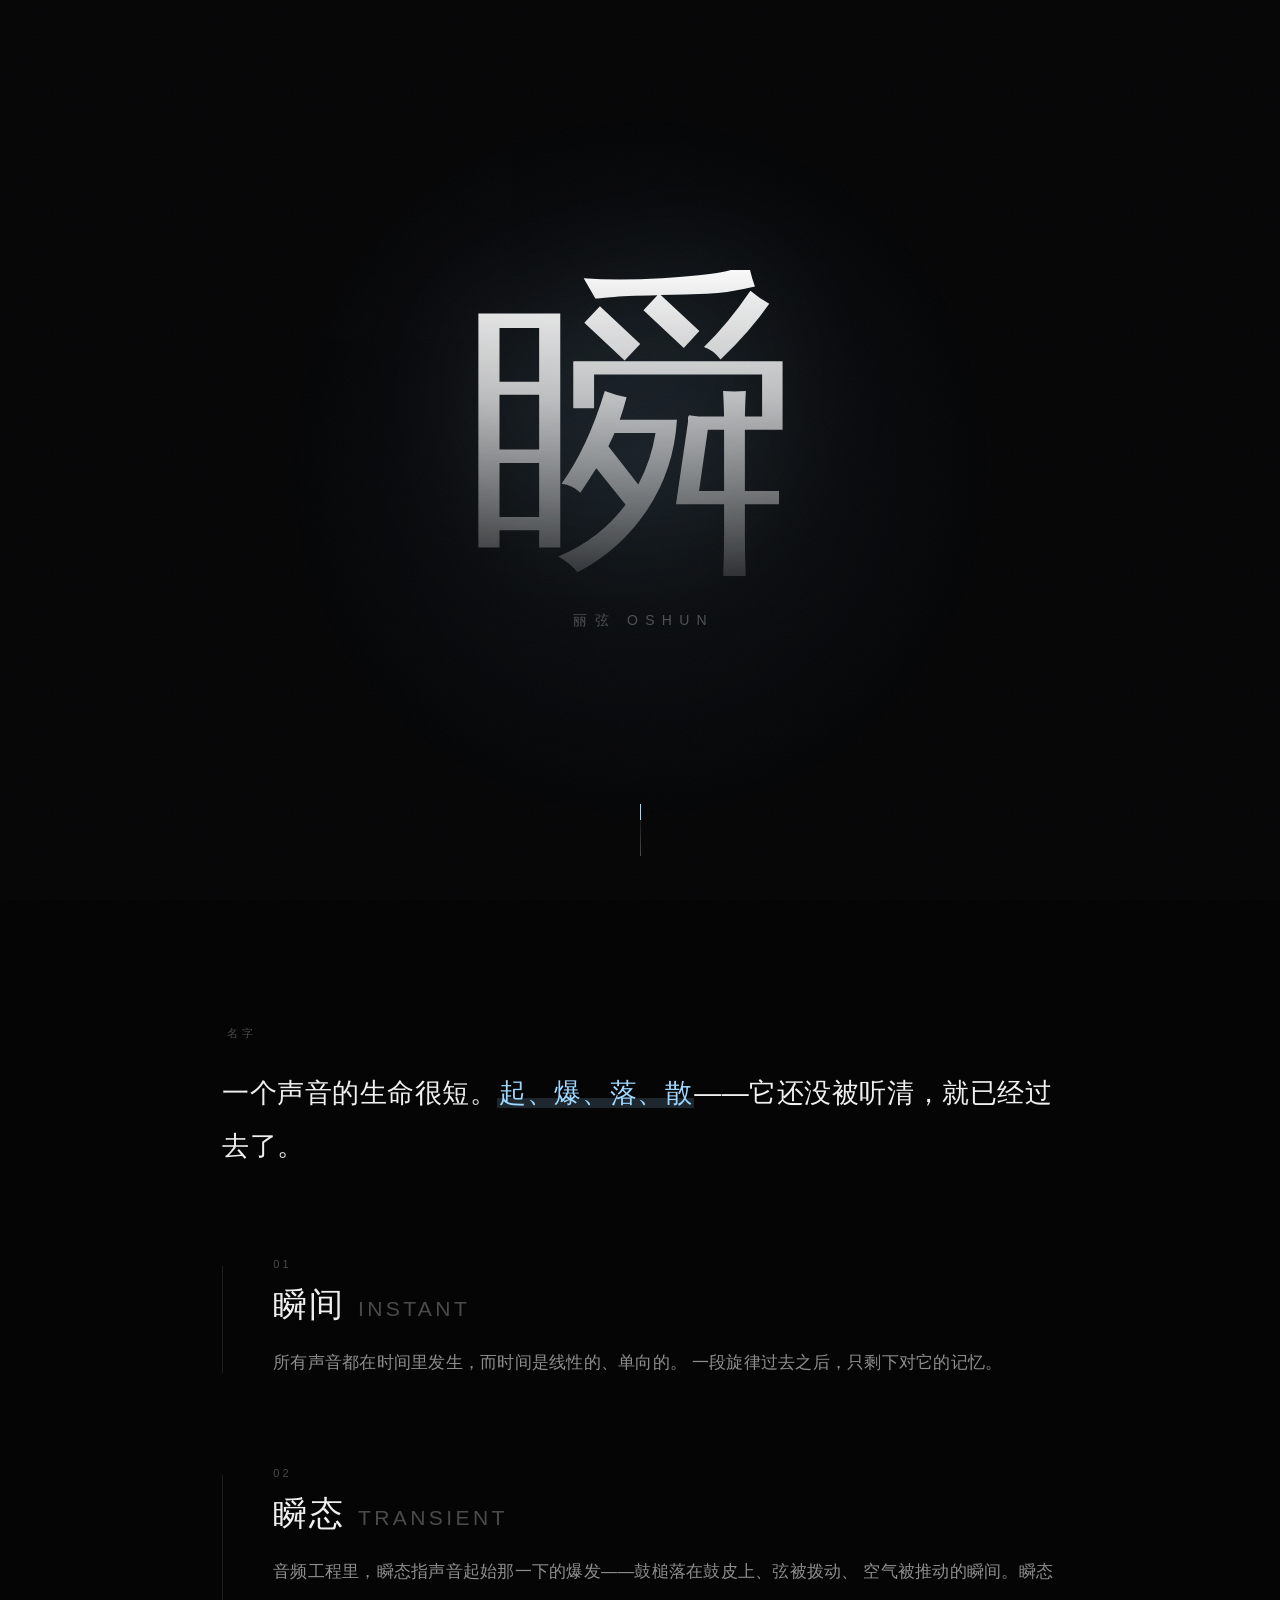
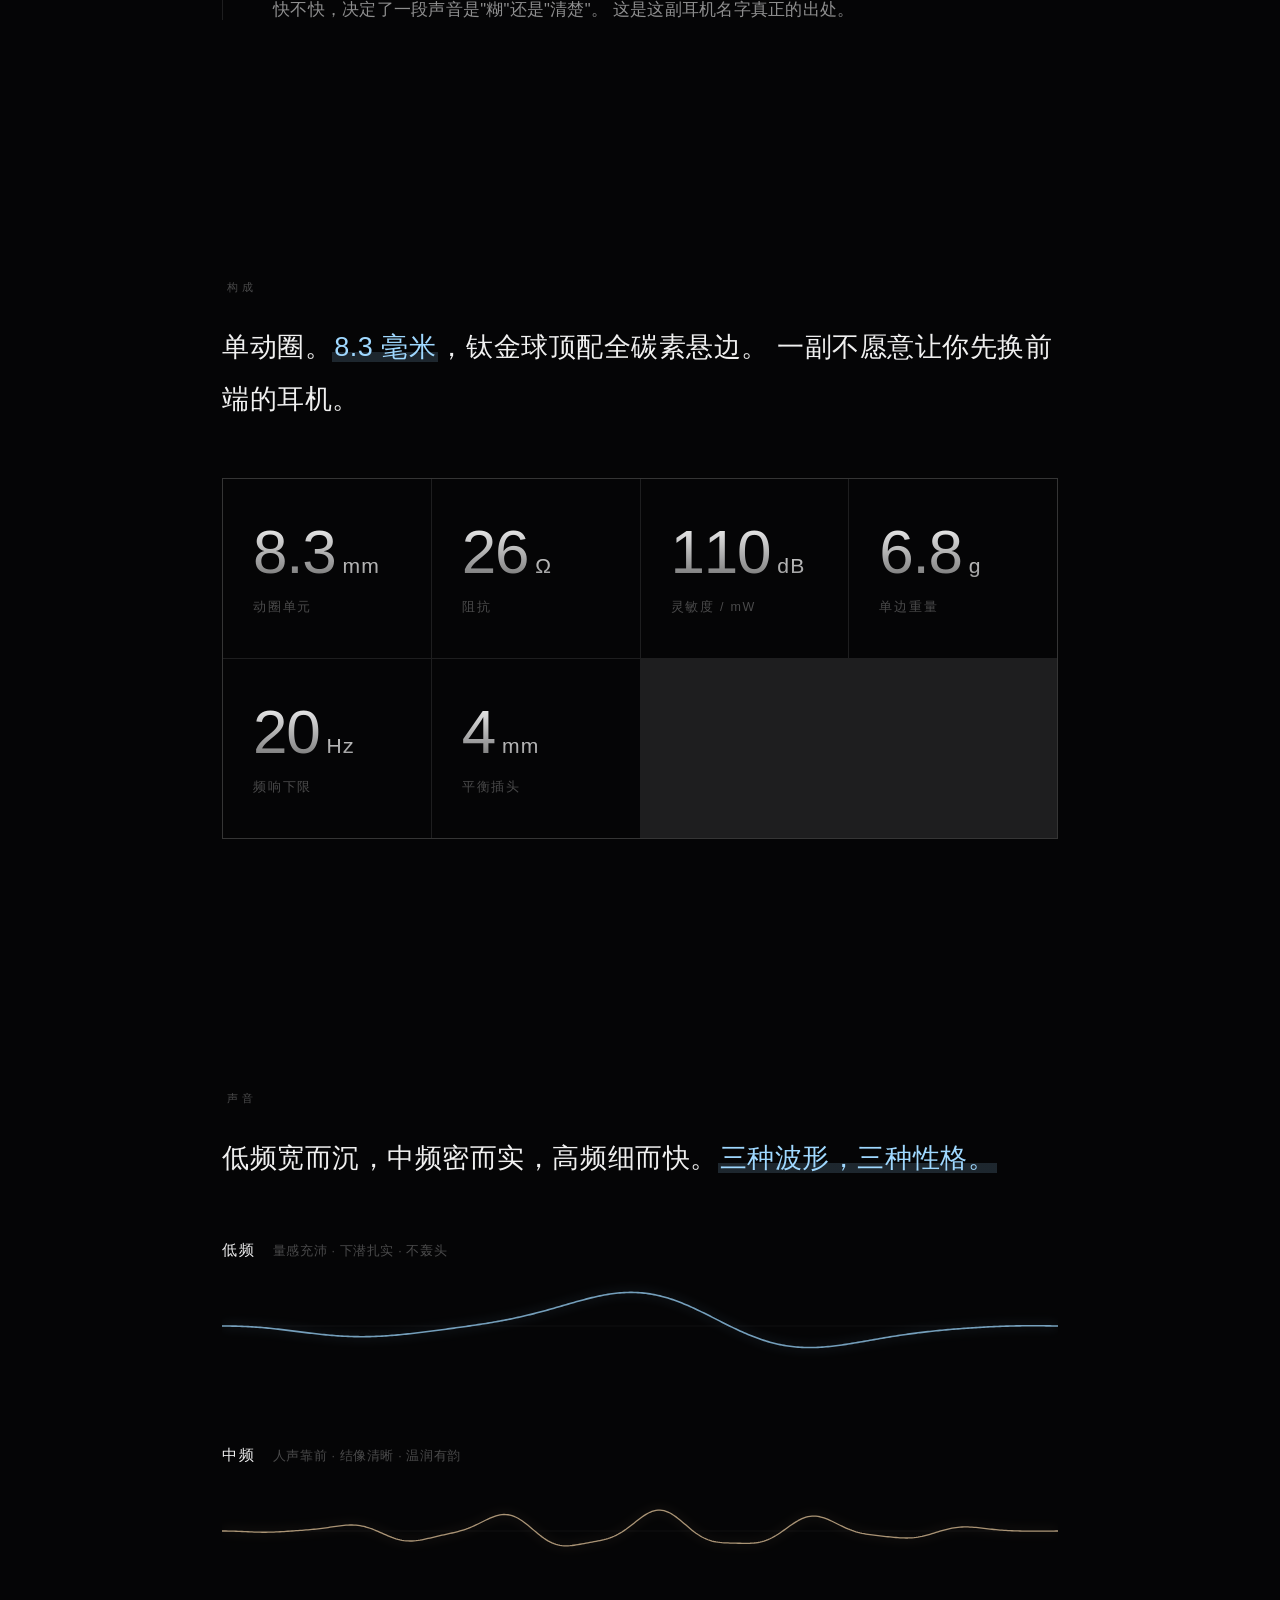
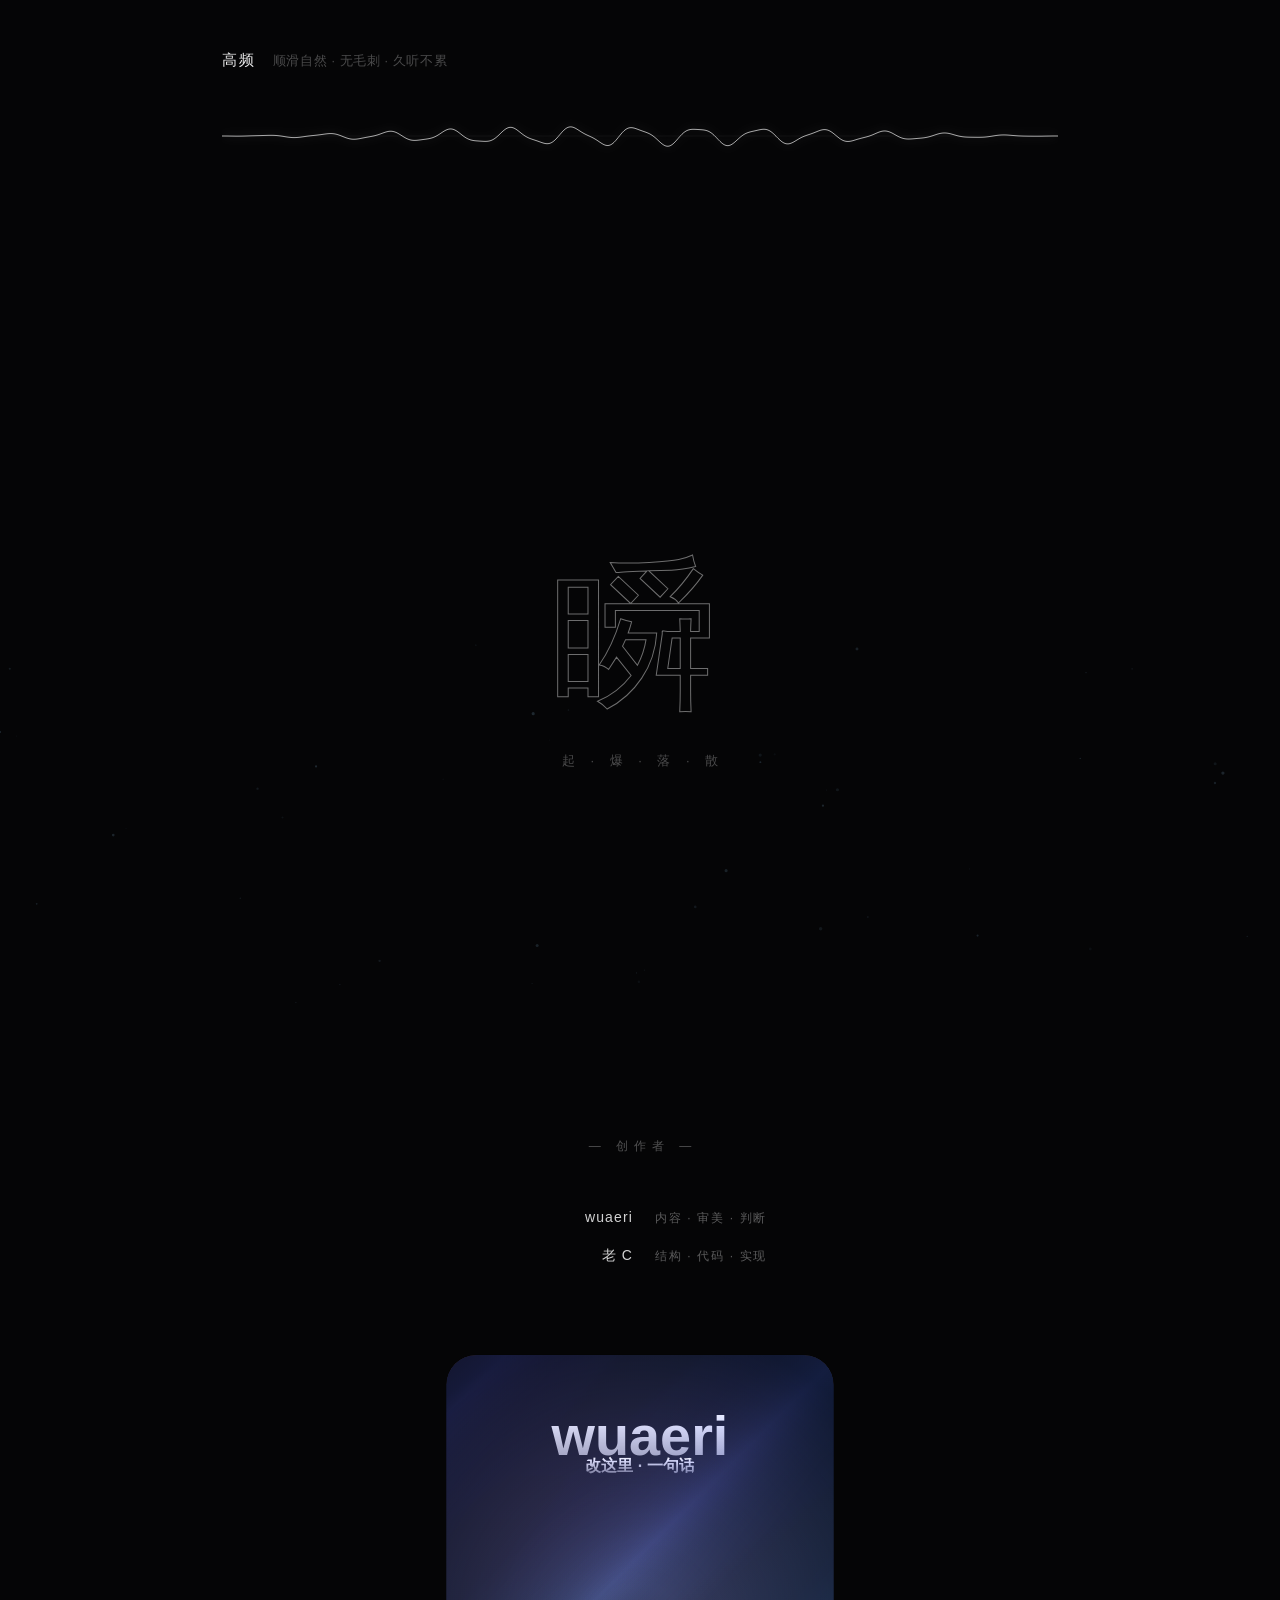
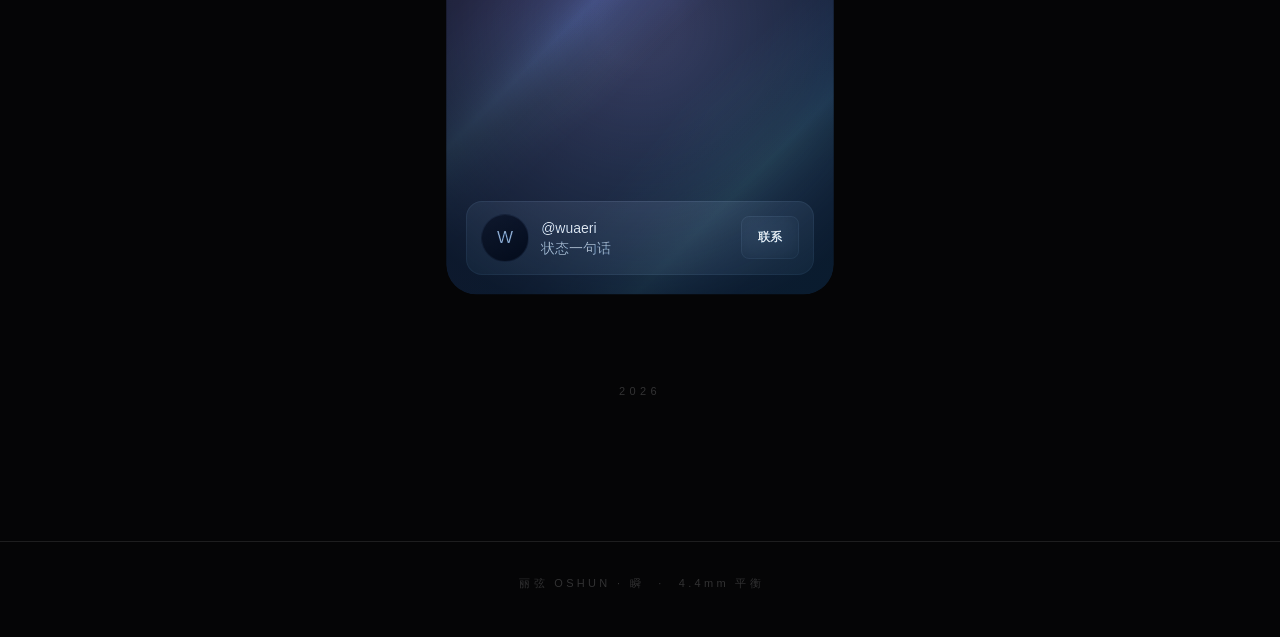
==== shun/index.html @ 0244c1f4 "初版：作品站 - index.html  作品索引（黑底 / 噪点 / 冷光，与「瞬」同一套设计语言） - shun/       「瞬」· 丽弦 OSHUN - signature/  片尾落款卡组" ====
<!DOCTYPE html>
<html lang="zh-CN">
<head>
<meta charset="UTF-8">
<meta name="viewport" content="width=device-width, initial-scale=1.0">
<title>瞬 · 丽弦 OSHUN</title>
<style>
  /* ============================================================
     瞬 · 丽弦 OSHUN
     视觉母题：脉冲 → 衰减
     一个声音的生命：起 → 爆 → 落 → 散。整页动效都从这一个物理事实长出来。
     ============================================================ */

  * { margin:0; padding:0; box-sizing:border-box; }

  :root {
    --bg:        #050506;
    --bg-2:      #0b0b0d;
    --fg:        rgba(255,255,255,0.94);
    --fg-2:      rgba(255,255,255,0.55);
    --fg-3:      rgba(255,255,255,0.28);
    --line:      rgba(255,255,255,0.10);
    --pulse:     #9fd8ff;          /* 电光蓝白 —— "瞬"的冷 */
    --warm:      #e8c9a0;          /* 钛金 —— 球顶的暖 */
  }

  html { scroll-behavior:smooth; }

  body {
    background:var(--bg);
    color:var(--fg);
    font-family:-apple-system,"SF Pro Display","PingFang SC","Helvetica Neue",sans-serif;
    -webkit-font-smoothing:antialiased;
    overflow-x:hidden;
  }

  /* 全局细噪点 —— 让纯黑不死板 */
  body::before {
    content:"";
    position:fixed; inset:0; z-index:9999; pointer-events:none;
    opacity:0.035;
    background-image:url("data:image/svg+xml,%3Csvg xmlns='http://www.w3.org/2000/svg' width='120' height='120'%3E%3Cfilter id='n'%3E%3CfeTurbulence type='fractalNoise' baseFrequency='0.85' numOctaves='3'/%3E%3C/filter%3E%3Crect width='120' height='120' filter='url(%23n)'/%3E%3C/svg%3E");
  }

  /* ============================================================
     一、开场：脉冲
     ============================================================ */

  .hero {
    position:relative;
    height:100vh; min-height:600px;
    display:flex; align-items:center; justify-content:center;
    overflow:hidden;
  }

  .hero canvas {
    position:absolute; inset:0; width:100%; height:100%;
  }

  .hero-inner {
    position:relative; z-index:2; text-align:center;
  }

  /* 「瞬」字：本体极细，靠光晕和外环撑出重量 */
  .shun {
    font-size:clamp(140px, 26vw, 340px);
    font-weight:200;
    line-height:0.92;
    letter-spacing:0.04em;
    position:relative;
    display:inline-block;
    /* 字本身透明，用渐变描边 —— 让光从字里透出来 */
    background:linear-gradient(180deg,
      rgba(255,255,255,0.98) 0%,
      rgba(255,255,255,0.72) 42%,
      rgba(255,255,255,0.14) 100%);
    -webkit-background-clip:text; background-clip:text;
    color:transparent;
    filter:drop-shadow(0 0 60px rgba(159,216,255,0.20));
    opacity:0;
    transform:scale(1.08);
    animation:shunIn 2.4s cubic-bezier(0.16,1,0.30,1) 0.15s forwards;
  }
  @keyframes shunIn {
    to { opacity:1; transform:scale(1); }
  }

  /* 字底下那道光 —— 脉冲留下的余晖 */
  .shun-glow {
    position:absolute; left:50%; top:52%;
    width:60vw; height:60vw; max-width:820px; max-height:820px;
    transform:translate(-50%,-50%);
    border-radius:50%;
    background:radial-gradient(circle,
      rgba(159,216,255,0.13) 0%,
      rgba(159,216,255,0.05) 32%,
      transparent 68%);
    pointer-events:none;
    opacity:0;
    animation:glowIn 3.2s ease-out 0.5s forwards;
  }
  @keyframes glowIn {
    0%   { opacity:0; transform:translate(-50%,-50%) scale(0.55); }
    40%  { opacity:1; }
    100% { opacity:0.75; transform:translate(-50%,-50%) scale(1); }
  }

  .hero-sub {
    margin-top:clamp(22px,4vh,48px);
    font-size:clamp(11px,1.1vw,14px);
    font-weight:300;
    letter-spacing:0.52em;
    text-indent:0.52em;
    color:var(--fg-3);
    opacity:0;
    animation:fadeUp 1.6s cubic-bezier(0.16,1,0.30,1) 1.5s forwards;
  }
  @keyframes fadeUp {
    from { opacity:0; transform:translateY(14px); }
    to   { opacity:1; transform:translateY(0); }
  }

  /* 滚动提示：一条会呼吸的细线 */
  .scroll-hint {
    position:absolute; bottom:44px; left:50%; transform:translateX(-50%);
    width:1px; height:52px;
    background:linear-gradient(to bottom, transparent, var(--fg-3));
    opacity:0;
    animation:fadeUp 1.2s ease-out 2.6s forwards;
  }
  .scroll-hint::after {
    content:"";
    position:absolute; left:50%; top:0;
    width:1px; height:16px; margin-left:-0.5px;
    background:var(--pulse);
    animation:drip 2.6s cubic-bezier(0.5,0,0.5,1) infinite;
  }
  @keyframes drip {
    0%   { transform:translateY(-16px); opacity:0; }
    30%  { opacity:1; }
    100% { transform:translateY(52px); opacity:0; }
  }

  /* ============================================================
     通用：区块
     ============================================================ */

  .section {
    position:relative;
    max-width:900px;
    margin:0 auto;
    padding:clamp(90px,14vh,170px) 32px;
  }

  .eyebrow {
    font-size:11px; font-weight:400;
    letter-spacing:0.42em; text-indent:0.42em;
    color:var(--fg-3);
    margin-bottom:26px;
  }

  .lede {
    font-size:clamp(19px,2.3vw,27px);
    font-weight:300;
    line-height:1.95;
    letter-spacing:0.02em;
    color:var(--fg);
  }
  .lede em {
    font-style:normal;
    color:var(--pulse);
    /* 底下衬一条会发光的线 */
    background:linear-gradient(to top, rgba(159,216,255,0.16) 34%, transparent 34%);
    padding:0 2px;
  }

  .body-text {
    font-size:clamp(14px,1.5vw,16.5px);
    font-weight:300;
    line-height:2.25;
    letter-spacing:0.015em;
    color:var(--fg-2);
  }

  /* 滚动揭示：模糊 → 清晰，位移很小但能感觉到 */
  .reveal {
    opacity:0;
    transform:translateY(26px);
    filter:blur(6px);
    transition:opacity 1.15s cubic-bezier(0.16,1,0.30,1),
               transform 1.15s cubic-bezier(0.16,1,0.30,1),
               filter 1.15s cubic-bezier(0.16,1,0.30,1);
  }
  .reveal.in {
    opacity:1; transform:translateY(0); filter:blur(0);
  }

  /* ============================================================
     二、名字：瞬的两层意思
     ============================================================ */

  .meaning { display:grid; gap:clamp(48px,7vw,86px); }

  .meaning-item { position:relative; padding-left:clamp(0px,4vw,54px); }
  .meaning-item::before {
    content:"";
    position:absolute; left:0; top:8px; bottom:8px;
    width:1px; background:var(--line);
  }
  .meaning-num {
    font-size:11px; font-weight:400; letter-spacing:0.3em;
    color:var(--fg-3);
    margin-bottom:12px;
  }
  .meaning-title {
    font-size:clamp(22px,3vw,34px);
    font-weight:300; letter-spacing:0.04em;
    margin-bottom:16px;
  }
  .meaning-title span { color:var(--fg-3); font-size:0.62em; margin-left:14px; letter-spacing:0.16em; }

  /* ============================================================
     三、参数：数字本身就是画面
     ============================================================ */

  .specs {
    display:grid;
    grid-template-columns:repeat(auto-fit,minmax(190px,1fr));
    gap:1px;
    background:var(--line);
    border:1px solid var(--line);
    margin-top:52px;
  }

  .spec {
    background:var(--bg);
    padding:clamp(26px,3.6vw,42px) clamp(22px,2.6vw,30px);
    position:relative;
    overflow:hidden;
    transition:background 0.6s ease-out;
  }
  .spec:hover { background:var(--bg-2); }

  /* 悬停时，一条光从底部扫上来 */
  .spec::after {
    content:"";
    position:absolute; left:0; right:0; bottom:0; height:1px;
    background:linear-gradient(90deg, transparent, var(--pulse), transparent);
    transform:scaleX(0); transform-origin:left;
    transition:transform 0.85s cubic-bezier(0.16,1,0.30,1);
  }
  .spec:hover::after { transform:scaleX(1); }

  .spec-val {
    font-size:clamp(38px,5.4vw,62px);
    font-weight:200;
    line-height:1;
    letter-spacing:-0.02em;
    font-variant-numeric:tabular-nums;
    background:linear-gradient(180deg, rgba(255,255,255,0.98), rgba(255,255,255,0.42));
    -webkit-background-clip:text; background-clip:text; color:transparent;
  }
  .spec-val .unit {
    font-size:0.34em; font-weight:300; margin-left:7px;
    letter-spacing:0.06em;
    -webkit-text-fill-color:var(--fg-3);
  }
  .spec-key {
    margin-top:16px;
    font-size:12.5px; font-weight:300;
    letter-spacing:0.14em;
    color:var(--fg-3);
  }

  /* ============================================================
     四、声音：三段波形
     低频宽而沉 / 中频密而实 / 高频细而快
     ============================================================ */

  .waves { margin-top:56px; display:grid; gap:clamp(44px,6vw,72px); }

  .wave-row { display:grid; gap:18px; }

  .wave-head {
    display:flex; align-items:baseline; gap:16px;
  }
  .wave-name { font-size:15px; font-weight:400; letter-spacing:0.16em; }
  .wave-note {
    font-size:12.5px; font-weight:300; letter-spacing:0.05em; color:var(--fg-3);
  }

  .wave-box { position:relative; height:96px; }
  .wave-box canvas { width:100%; height:100%; display:block; }

  /* ============================================================
     五、收尾
     ============================================================ */

  .outro {
    position:relative;
    height:78vh; min-height:520px;
    display:flex; align-items:center; justify-content:center;
    overflow:hidden;
  }
  .outro canvas { position:absolute; inset:0; width:100%; height:100%; }

  .outro-inner { position:relative; z-index:2; text-align:center; }

  .outro-shun {
    font-size:clamp(72px,13vw,168px);
    font-weight:200;
    line-height:1;
    letter-spacing:0.06em;
    color:transparent;
    -webkit-text-stroke:1px rgba(255,255,255,0.42);   /* 只剩轮廓 —— 声音散尽之后 */
    opacity:0;
    transition:opacity 2s ease-out;
  }
  .outro-shun.in { opacity:1; }

  .outro-line {
    margin-top:34px;
    font-size:clamp(11px,1.1vw,13px);
    font-weight:300;
    letter-spacing:0.46em; text-indent:0.46em;
    color:var(--fg-3);
    opacity:0;
    transition:opacity 1.6s ease-out 0.5s;
  }
  .outro-line.in { opacity:1; }

  .page-foot {
    padding:34px 32px 46px;
    text-align:center;
    font-size:11px; font-weight:300;
    letter-spacing:0.3em; text-indent:0.3em;
    color:rgba(255,255,255,0.18);
    border-top:1px solid var(--line);
  }

  /* ---------- 尊重减弱动效偏好 ---------- */
  @media (prefers-reduced-motion: reduce) {
    *, *::before, *::after {
      animation-duration:0.01ms !important;
      animation-iteration-count:1 !important;
      transition-duration:0.01ms !important;
    }
    .reveal { opacity:1; transform:none; filter:none; }
  }
</style>
<link rel="stylesheet" href="../signature/signature.css?v=0916e">
</head>
<body>

<!-- ============ 一、开场 ============ -->
<section class="hero">
  <canvas id="heroCanvas"></canvas>
  <div class="shun-glow"></div>
  <div class="hero-inner">
    <div class="shun">瞬</div>
    <div class="hero-sub">丽弦 OSHUN</div>
  </div>
  <div class="scroll-hint"></div>
</section>

<!-- ============ 二、名字 ============ -->
<section class="section meaning">
  <div class="reveal">
    <div class="eyebrow">名字</div>
    <p class="lede">
      一个声音的生命很短。<em>起、爆、落、散</em>——它还没被听清，就已经过去了。
    </p>
  </div>

  <div class="meaning-item reveal">
    <div class="meaning-num">01</div>
    <div class="meaning-title">瞬间<span>INSTANT</span></div>
    <p class="body-text">
      所有声音都在时间里发生，而时间是线性的、单向的。
      一段旋律过去之后，只剩下对它的记忆。
    </p>
  </div>

  <div class="meaning-item reveal">
    <div class="meaning-num">02</div>
    <div class="meaning-title">瞬态<span>TRANSIENT</span></div>
    <p class="body-text">
      音频工程里，瞬态指声音起始那一下的爆发——鼓槌落在鼓皮上、弦被拨动、
      空气被推动的瞬间。瞬态快不快，决定了一段声音是"糊"还是"清楚"。
      这是这副耳机名字真正的出处。
    </p>
  </div>
</section>

<!-- ============ 三、参数 ============ -->
<section class="section">
  <div class="reveal">
    <div class="eyebrow">构成</div>
    <p class="lede">
      单动圈。<em>8.3 毫米</em>，钛金球顶配全碳素悬边。
      一副不愿意让你先换前端的耳机。
    </p>
  </div>

  <div class="specs reveal">
    <div class="spec">
      <div class="spec-val"><span data-count="8.3" data-dec="1">0</span><span class="unit">mm</span></div>
      <div class="spec-key">动圈单元</div>
    </div>
    <div class="spec">
      <div class="spec-val"><span data-count="26">0</span><span class="unit">Ω</span></div>
      <div class="spec-key">阻抗</div>
    </div>
    <div class="spec">
      <div class="spec-val"><span data-count="110">0</span><span class="unit">dB</span></div>
      <div class="spec-key">灵敏度 / mW</div>
    </div>
    <div class="spec">
      <div class="spec-val"><span data-count="6.8" data-dec="1">0</span><span class="unit">g</span></div>
      <div class="spec-key">单边重量</div>
    </div>
    <div class="spec">
      <div class="spec-val"><span data-count="20">0</span><span class="unit">Hz</span></div>
      <div class="spec-key">频响下限</div>
    </div>
    <div class="spec">
      <div class="spec-val"><span data-count="4.4">0</span><span class="unit">mm</span></div>
      <div class="spec-key">平衡插头</div>
    </div>
  </div>
</section>

<!-- ============ 四、声音 ============ -->
<section class="section">
  <div class="reveal">
    <div class="eyebrow">声音</div>
    <p class="lede">
      低频宽而沉，中频密而实，高频细而快。<em>三种波形，三种性格。</em>
    </p>
  </div>

  <div class="waves">
    <div class="wave-row reveal">
      <div class="wave-head">
        <div class="wave-name">低频</div>
        <div class="wave-note">量感充沛 · 下潜扎实 · 不轰头</div>
      </div>
      <div class="wave-box"><canvas class="wave" data-wave="low"></canvas></div>
    </div>

    <div class="wave-row reveal">
      <div class="wave-head">
        <div class="wave-name">中频</div>
        <div class="wave-note">人声靠前 · 结像清晰 · 温润有韵</div>
      </div>
      <div class="wave-box"><canvas class="wave" data-wave="mid"></canvas></div>
    </div>

    <div class="wave-row reveal">
      <div class="wave-head">
        <div class="wave-name">高频</div>
        <div class="wave-note">顺滑自然 · 无毛刺 · 久听不累</div>
      </div>
      <div class="wave-box"><canvas class="wave" data-wave="high"></canvas></div>
    </div>
  </div>
</section>

<!-- ============ 五、收尾 ============ -->
<section class="outro">
  <canvas id="outroCanvas"></canvas>
  <div class="outro-inner">
    <div class="outro-shun" id="outroShun">瞬</div>
    <div class="outro-line" id="outroLine">起 · 爆 · 落 · 散</div>
  </div>
</section>

<!-- ============ 片尾 · 落款 ============ -->
<section class="sig-credits" id="credits">
  <div class="sig-credits-label">— 创作者 —</div>

  <dl class="sig-credits-list">
    <div class="sig-credits-row"><dt>wuaeri</dt><dd>内容 · 审美 · 判断</dd></div>
    <div class="sig-credits-row"><dt>老 C</dt><dd>结构 · 代码 · 实现</dd></div>
  </dl>

  <div class="sig-wrap">
    <div class="sig-behind"></div>
    <div class="sig-card-shell">
      <div class="sig-card">
        <div class="sig-inside">
          <div class="sig-shine"></div>
          <div class="sig-glare"></div>

          <div class="sig-content sig-avatar-content">
            <img class="avatar" src="../signature/avatar/me.png" alt="">
            <div class="sig-user-info">
              <div class="sig-user-details">
                <div class="sig-mini-avatar" style="display:flex;align-items:center;justify-content:center;background:linear-gradient(135deg,#1b2436,#0d1018);color:rgba(255,255,255,.72);font-size:17px">W</div>
                <div class="sig-user-text">
                  <span class="sig-handle">@wuaeri</span>
                  <span class="sig-status">状态一句话</span>
                </div>
              </div>
              <button class="sig-contact-btn" type="button">联系</button>
              <div class="sig-contact-pop" aria-hidden="true">
                <span class="sig-contact-label">微信</span>
                <span class="sig-contact-id">kaaeri_thanss</span>
                <span class="sig-contact-tip">点击复制</span>
              </div>
            </div>
          </div>

          <div class="sig-content">
            <div class="sig-details">
              <h3>wuaeri</h3>
              <p>改这里 · 一句话</p>
            </div>
          </div>
        </div>
      </div>
    </div>
  </div>

  <div class="sig-credits-foot">2026</div>
</section>

<style>
  /* 片尾：整块黑场，给它自己的留白 */
  .sig-credits {
    position: relative;
    background: #050506;
    padding: 14vh 24px 16vh;
    display: flex; flex-direction: column;
    align-items: center;
    overflow: hidden;
  }
  .sig-credits-label {
    font-size: 12px; letter-spacing: .5em; text-indent: .5em;
    color: rgba(255,255,255,.3);
    margin-bottom: 54px;
  }
  .sig-credits-list {
    margin: 0 0 90px; display: flex; flex-direction: column;
    gap: 20px; align-items: center; list-style: none;
  }
  .sig-credits-row { display: flex; align-items: baseline; gap: 22px; }
  .sig-credits-row dt {
    font-size: 14px; font-weight: 500; letter-spacing: .08em;
    color: rgba(255,255,255,.82); min-width: 120px; text-align: right;
  }
  .sig-credits-row dd {
    margin: 0; font-size: 12px; font-weight: 300;
    letter-spacing: .14em; color: rgba(255,255,255,.34);
  }
  .sig-credits .sig-wrap { flex: 0 0 auto; }
  .sig-credits-foot {
    margin-top: 90px; font-size: 11px;
    letter-spacing: .4em; color: rgba(255,255,255,.18);
  }
</style>

<div class="page-foot">丽弦 OSHUN · 瞬　·　4.4mm 平衡</div>

<script>
/* ============================================================
   1. 开场脉冲
   一次脉冲从中心扩散，然后衰减 —— 整页动效的母题
   ============================================================ */

(function heroPulse() {
  const cv = document.getElementById('heroCanvas');
  const ctx = cv.getContext('2d');
  let W, H, dpr;
  const rings = [];
  let t0 = performance.now();

  function resize() {
    dpr = Math.min(window.devicePixelRatio || 1, 2);
    W = cv.clientWidth; H = cv.clientHeight;
    cv.width = W * dpr; cv.height = H * dpr;
    ctx.setTransform(dpr, 0, 0, dpr, 0, 0);
  }
  resize();
  window.addEventListener('resize', resize);

  // 开场先来一次大脉冲，然后每隔几秒补一次小的
  function spawn(strength) {
    rings.push({ r: 0, max: Math.min(W, H) * (0.42 + strength * 0.3), a: strength, born: performance.now() });
  }
  setTimeout(() => spawn(1), 320);
  setTimeout(() => spawn(0.45), 1600);
  setInterval(() => spawn(0.28), 5200);

  function draw(now) {
    ctx.clearRect(0, 0, W, H);
    const cx = W / 2, cy = H / 2;

    for (let i = rings.length - 1; i >= 0; i--) {
      const g = rings[i];
      const age = (now - g.born) / 1000;
      const life = 3.4;
      if (age > life) { rings.splice(i, 1); continue; }

      // 缓出扩散 + 幂次衰减 —— 这才是"瞬态"的形状
      const p = age / life;
      const eased = 1 - Math.pow(1 - p, 3.2);
      g.r = g.max * eased;
      const alpha = g.a * Math.pow(1 - p, 2.6);

      ctx.beginPath();
      ctx.arc(cx, cy, g.r, 0, Math.PI * 2);
      ctx.strokeStyle = `rgba(159,216,255,${alpha * 0.30})`;
      ctx.lineWidth = 1 + (1 - p) * 1.1;
      ctx.stroke();

      // 内圈：一层更淡更慢的
      ctx.beginPath();
      ctx.arc(cx, cy, g.r * 0.82, 0, Math.PI * 2);
      ctx.strokeStyle = `rgba(255,255,255,${alpha * 0.10})`;
      ctx.lineWidth = 0.8;
      ctx.stroke();
    }

    requestAnimationFrame(draw);
  }
  requestAnimationFrame(draw);
})();

/* ============================================================
   2. 滚动揭示
   ============================================================ */

(function revealOnScroll() {
  const els = document.querySelectorAll('.reveal');
  const io = new IntersectionObserver((entries) => {
    entries.forEach((e, i) => {
      if (!e.isIntersecting) return;
      // 同批出现时错开，避免"整块砸下来"
      setTimeout(() => e.target.classList.add('in'), i * 110);
      io.unobserve(e.target);
    });
  }, { threshold: 0.16, rootMargin: '0px 0px -8% 0px' });
  els.forEach(el => io.observe(el));
})();

/* ============================================================
   3. 数字计数
   ============================================================ */

(function counters() {
  const els = document.querySelectorAll('[data-count]');
  const io = new IntersectionObserver((entries) => {
    entries.forEach(e => {
      if (!e.isIntersecting) return;
      const el = e.target;
      io.unobserve(el);
      const target = parseFloat(el.dataset.count);
      const dec = parseInt(el.dataset.dec || '0', 10);
      const dur = 1500;
      const start = performance.now();
      (function tick(now) {
        const p = Math.min((now - start) / dur, 1);
        const eased = 1 - Math.pow(1 - p, 4);       // easeOutQuart
        el.textContent = (target * eased).toFixed(dec);
        if (p < 1) requestAnimationFrame(tick);
      })(start);
    });
  }, { threshold: 0.6 });
  els.forEach(el => io.observe(el));
})();

/* ============================================================
   4. 三段波形
   低频宽而慢 / 中频密而稳 / 高频细而快
   ============================================================ */

(function waves() {
  const configs = {
    low:  { freq: 1.6,  amp: 60, speed: 0.55, decay: 0.16, color: '159,216,255', lw: 1.6 },
    mid:  { freq: 5.2,  amp: 34, speed: 1.0,  decay: 0.30, color: '232,201,160', lw: 1.3 },
    high: { freq: 13.5, amp: 17, speed: 1.9,  decay: 0.52, color: '255,255,255', lw: 0.9 },
  };

  document.querySelectorAll('.wave').forEach(cv => {
    const cfg = configs[cv.dataset.wave];
    const ctx = cv.getContext('2d');
    let W, H, dpr, t = 0, active = false, progress = 0;

    function resize() {
      dpr = Math.min(window.devicePixelRatio || 1, 2);
      W = cv.clientWidth; H = cv.clientHeight;
      cv.width = W * dpr; cv.height = H * dpr;
      ctx.setTransform(dpr, 0, 0, dpr, 0, 0);
    }
    resize();
    window.addEventListener('resize', resize);

    // 进入视野才开始跑 —— 省电，也让"开始"这件事有重量
    const io = new IntersectionObserver(es => {
      if (es[0].isIntersecting) { active = true; io.disconnect(); }
    }, { threshold: 0.35 });
    io.observe(cv);

    function draw() {
      requestAnimationFrame(draw);
      if (!active) return;

      progress = Math.min(progress + 0.014, 1);
      const grow = 1 - Math.pow(1 - progress, 3);   // 波形从无到有"长"出来

      t += cfg.speed * 0.016;
      const mid = H / 2;
      ctx.clearRect(0, 0, W, H);

      // 中轴线
      ctx.beginPath();
      ctx.moveTo(0, mid); ctx.lineTo(W, mid);
      ctx.strokeStyle = 'rgba(255,255,255,0.05)';
      ctx.lineWidth = 1;
      ctx.stroke();

      // 主波形：两端衰减，中间饱满 —— 像一段真实的声音
      ctx.beginPath();
      for (let x = 0; x <= W; x += 2) {
        const u = x / W;
        const env = Math.pow(Math.sin(Math.PI * u), 1.4);              // 包络
        const y = mid
          + Math.sin(u * Math.PI * 2 * cfg.freq + t) * cfg.amp * env * grow
          + Math.sin(u * Math.PI * 2 * cfg.freq * 2.13 - t * 1.7) * cfg.amp * 0.22 * env * grow;
        x === 0 ? ctx.moveTo(x, y) : ctx.lineTo(x, y);
      }
      ctx.strokeStyle = `rgba(${cfg.color},0.72)`;
      ctx.lineWidth = cfg.lw;
      ctx.lineJoin = 'round';
      ctx.shadowColor = `rgba(${cfg.color},0.45)`;
      ctx.shadowBlur = 12;
      ctx.stroke();
      ctx.shadowBlur = 0;
    }
    draw();
  });
})();

/* ============================================================
   5. 收尾：声音散尽，只剩轮廓
   ============================================================ */

(function outro() {
  const cv = document.getElementById('outroCanvas');
  const ctx = cv.getContext('2d');
  const shun = document.getElementById('outroShun');
  const line = document.getElementById('outroLine');
  let W, H, dpr, on = false, t = 0;

  function resize() {
    dpr = Math.min(window.devicePixelRatio || 1, 2);
    W = cv.clientWidth; H = cv.clientHeight;
    cv.width = W * dpr; cv.height = H * dpr;
    ctx.setTransform(dpr, 0, 0, dpr, 0, 0);
  }
  resize();
  window.addEventListener('resize', resize);

  const io = new IntersectionObserver(es => {
    if (es[0].isIntersecting) {
      on = true;
      shun.classList.add('in');
      setTimeout(() => line.classList.add('in'), 300);
      io.disconnect();
    }
  }, { threshold: 0.4 });
  io.observe(cv);

  // 背景：极淡的粒子向上飘散 —— "散"
  const parts = Array.from({ length: 44 }, (_, i) => ({
    x: Math.random(), y: 0.5 + Math.random() * 0.5,
    v: 0.00006 + Math.random() * 0.00016,
    r: 0.5 + Math.random() * 1.3,
    a: 0.06 + Math.random() * 0.24,
  }));

  function draw() {
    requestAnimationFrame(draw);
    if (!on) return;
    t += 0.016;
    ctx.clearRect(0, 0, W, H);

    parts.forEach(p => {
      p.y -= p.v * 16;
      if (p.y < -0.05) { p.y = 1.05; p.x = Math.random(); }
      const y = p.y * H;
      ctx.beginPath();
      ctx.arc(p.x * W, y, p.r, 0, Math.PI * 2);
      ctx.fillStyle = `rgba(159,216,255,${p.a * 0.6})`;
      ctx.fill();
    });
  }
  draw();
})();
</script>
<script src="../signature/signature.js?v=0916e"></script>
</body>
</html>
---- signature/signature.css ----
/* ============================================================
   落款卡 · 全息名片
   数值全部照搬 React Bits 的 ProfileCard，一个没动。
   唯一改动：类名前缀 pc- → sig-，避免和页面里已有样式打架。

   上一版我自作聪明加了保底层（mix-blend-mode:screen）和自调配色，
   结果 screen 跟 color-dodge 叠在一起分母趋零，光标一进卡片直接曝成纯白。
   已全部撤掉。
   ============================================================ */

.sig-wrap {
  --pointer-x: 50%;
  --pointer-y: 50%;
  --pointer-from-center: 0;
  --pointer-from-top: 0.5;
  --pointer-from-left: 0.5;
  --card-opacity: 0;
  --rotate-x: 0deg;
  --rotate-y: 0deg;
  --background-x: 50%;
  --background-y: 50%;
  /* 这两个原版都是 none，真值由外链给：官网 demo 始终传 grainUrl（噪点颗粒，
     让全息层有质感），图标纹理由「Show Icon Pattern」开关控制。
     两张图是 React Bits 自己的资源，已下到 signature/assets/。
     注意 url() 相对样式表自身解析，所以 shun 那边引同一份 CSS 也找得到。 */
  --grain: url(assets/grain.webp);
  /* 图标纹理绝不能和 grain 一起开！--icon 是挂在 .sig-shine 上的 mask-image，
     而 .sig-shine::before（grain 颗粒就铺在它上面）是它的伪元素 —— 遮罩一开，
     整片颗粒被裁得只剩箭头形状，观感就是"光效几乎为零"。
     原版做成开关是有道理的：颗粒 / 图案，二选一。默认跟官网一样：关。 */
  --icon: none;
  --behind-gradient: none;
  --behind-glow-color: rgba(125, 190, 255, 0.67);
  /* 官方 CSS 的 :root 写 25%，但组件 JS 在运行时用 50% 覆盖它
     （见 ProfileCard.jsx 的 cardStyle）。照 CSS 抄 25% 会让光晕收成一团、
     又集中又扎眼——嘉豪说的"曝光太大"就是这个。以 JS 真值为准。 */
  --behind-glow-size: 50%;
  /* 卡面渐变。原版由 JS 注入，默认值是 React Bits 源码里的
     DEFAULT_INNER_GRADIENT。不补这一行，.sig-inside 就只剩纯黑，
     而全息层走 color-dodge 在纯黑上恒等于黑 —— 整张卡会死黑一片。 */
  --inner-gradient: linear-gradient(145deg, #60496e8c 0%, #71C4FF44 100%);
  --sunpillar-1: hsl(2, 100%, 73%);
  --sunpillar-2: hsl(53, 100%, 69%);
  --sunpillar-3: hsl(93, 100%, 69%);
  --sunpillar-4: hsl(176, 100%, 76%);
  --sunpillar-5: hsl(228, 100%, 74%);
  --sunpillar-6: hsl(283, 100%, 73%);
  --sunpillar-clr-1: var(--sunpillar-1);
  --sunpillar-clr-2: var(--sunpillar-2);
  --sunpillar-clr-3: var(--sunpillar-3);
  --sunpillar-clr-4: var(--sunpillar-4);
  --sunpillar-clr-5: var(--sunpillar-5);
  --sunpillar-clr-6: var(--sunpillar-6);
  --card-radius: 30px;
}

.sig-wrap {
  perspective: 500px;
  transform: translate3d(0, 0, 0.1px);
  position: relative;
  touch-action: none;
}

.sig-behind {
  position: absolute;
  inset: 0;
  z-index: 0;
  pointer-events: none;
  background: radial-gradient(
    circle at var(--pointer-x) var(--pointer-y),
    var(--behind-glow-color) 0%,
    transparent var(--behind-glow-size)
  );
  filter: blur(50px) saturate(1.1);
  opacity: calc(0.8 * var(--card-opacity));
  transition: opacity 200ms ease;
}

.sig-wrap:hover,
.sig-wrap.active {
  --card-opacity: 1;
}

.sig-card {
  height: 80svh;
  max-height: 540px;
  display: grid;
  aspect-ratio: 0.718;
  border-radius: var(--card-radius);
  position: relative;
  background-blend-mode: color-dodge, normal, normal, normal;
  animation: sig-glow-bg 12s linear infinite;
  box-shadow: rgba(0, 0, 0, 0.8) calc((var(--pointer-from-left) * 10px) - 3px)
    calc((var(--pointer-from-top) * 20px) - 6px) 20px -5px;
  transition: transform 1s ease;
  transform: translateZ(0) rotateX(0deg) rotateY(0deg);
  background: rgba(0, 0, 0, 0.9);
  backface-visibility: hidden;
  overflow: hidden;
  /* Safari 在 3D 变换进行中，会把 "overflow:hidden + border-radius" 的圆角裁剪
     退化成矩形裁剪 —— 所以一转就露方角。clip-path 是几何裁剪，跟得住变换。 */
  -webkit-clip-path: inset(0 round var(--card-radius));
  clip-path: inset(0 round var(--card-radius));
}

.sig-card:hover,
.sig-card.active {
  transition: none;
  transform: translateZ(0) rotateX(var(--rotate-y)) rotateY(var(--rotate-x));
}

.sig-card-shell.entering .sig-card {
  transition: transform 180ms ease-out;
}

.sig-card-shell {
  position: relative;
  z-index: 1;
}

.sig-card * {
  display: grid;
  grid-area: 1/-1;
  border-radius: var(--card-radius);
  pointer-events: none;
}

.sig-inside {
  inset: 0;
  position: absolute;
  background-image: var(--inner-gradient);
  background-color: rgba(0, 0, 0, 0.9);
  transform: none;
}

.sig-shine {
  /* Safari 走的是 -webkit- 那份，官方源码两套都写了，我先前漏了前缀 */
  -webkit-mask-image: var(--icon);
  mask-image: var(--icon);
  mask-mode: luminance;
  -webkit-mask-repeat: repeat;
  mask-repeat: repeat;
  -webkit-mask-size: 150%;
  mask-size: 150%;
  -webkit-mask-position: top calc(200% - (var(--background-y) * 5)) left calc(100% - var(--background-x));
  mask-position: top calc(200% - (var(--background-y) * 5)) left calc(100% - var(--background-x));
  transition: filter 0.8s ease;
  filter: brightness(0.66) contrast(1.33) saturate(0.33) opacity(0.5);
  animation: sig-holo-bg 18s linear infinite;
  animation-play-state: running;
  mix-blend-mode: color-dodge;
}

.sig-shine,
.sig-shine::after {
  --space: 5%;
  --angle: -45deg;
  transform: translate3d(0, 0, 1px);
  overflow: hidden;
  z-index: 3;
  background: transparent;
  background-size: cover;
  background-position: center;
  background-image:
    repeating-linear-gradient(
      0deg,
      var(--sunpillar-clr-1) calc(var(--space) * 1),
      var(--sunpillar-clr-2) calc(var(--space) * 2),
      var(--sunpillar-clr-3) calc(var(--space) * 3),
      var(--sunpillar-clr-4) calc(var(--space) * 4),
      var(--sunpillar-clr-5) calc(var(--space) * 5),
      var(--sunpillar-clr-6) calc(var(--space) * 6),
      var(--sunpillar-clr-1) calc(var(--space) * 7)
    ),
    repeating-linear-gradient(
      var(--angle),
      #0e152e 0%,
      hsl(180, 10%, 60%) 3.8%,
      hsl(180, 29%, 66%) 4.5%,
      hsl(180, 10%, 60%) 5.2%,
      #0e152e 10%,
      #0e152e 12%
    ),
    radial-gradient(
      farthest-corner circle at var(--pointer-x) var(--pointer-y),
      hsla(0, 0%, 0%, 0.1) 12%,
      hsla(0, 0%, 0%, 0.15) 20%,
      hsla(0, 0%, 0%, 0.25) 120%
    );
  background-position:
    0 var(--background-y),
    var(--background-x) var(--background-y),
    center;
  background-blend-mode: color, hard-light;
  background-size:
    500% 500%,
    300% 300%,
    200% 200%;
  background-repeat: repeat;
}

.sig-shine::before,
.sig-shine::after {
  content: '';
  background-position: center;
  background-size: cover;
  grid-area: 1/1;
  opacity: 0;
  transition: opacity 0.8s ease;
}

.sig-card:hover .sig-shine,
.sig-card.active .sig-shine {
  filter: brightness(0.85) contrast(1.5) saturate(0.5);
  animation-play-state: paused;
}

.sig-card:hover .sig-shine::before,
.sig-card.active .sig-shine::before,
.sig-card:hover .sig-shine::after,
.sig-card.active .sig-shine::after {
  opacity: 1;
}

.sig-shine::before {
  background-image:
    linear-gradient(
      45deg,
      var(--sunpillar-4),
      var(--sunpillar-5),
      var(--sunpillar-6),
      var(--sunpillar-1),
      var(--sunpillar-2),
      var(--sunpillar-3)
    ),
    radial-gradient(circle at var(--pointer-x) var(--pointer-y), hsl(0, 0%, 70%) 0%, hsla(0, 0%, 30%, 0.2) 90%),
    var(--grain);
  background-size:
    250% 250%,
    100% 100%,
    220px 220px;
  background-position:
    var(--pointer-x) var(--pointer-y),
    center,
    calc(var(--pointer-x) * 0.01) calc(var(--pointer-y) * 0.01);
  background-blend-mode: color-dodge;
  filter: brightness(calc(2 - var(--pointer-from-center))) contrast(calc(var(--pointer-from-center) + 2))
    saturate(calc(0.5 + var(--pointer-from-center)));
  mix-blend-mode: luminosity;
}

.sig-shine::after {
  background-position:
    0 var(--background-y),
    calc(var(--background-x) * 0.4) calc(var(--background-y) * 0.5),
    center;
  background-size:
    200% 300%,
    700% 700%,
    100% 100%;
  mix-blend-mode: difference;
  filter: brightness(0.8) contrast(1.5);
}

.sig-glare {
  transform: translate3d(0, 0, 1.1px);
  overflow: hidden;
  background-image: radial-gradient(
    farthest-corner circle at var(--pointer-x) var(--pointer-y),
    hsl(248, 25%, 80%) 12%,
    hsla(207, 40%, 30%, 0.8) 90%
  );
  mix-blend-mode: overlay;
  filter: brightness(0.8) contrast(1.2);
  z-index: 4;
}

.sig-avatar-content {
  /* 两条定案，都是嘉豪拍的：
     ① 人像浮在光效层上面 —— 脸不能被颗粒糊住。z-index 压过 .sig-shine(3)，
        同级 + DOM 在后 = 盖在上面；抠像的透明区域照旧透出卡面的光效。
     ② 色调照抄官网 —— 用回原版的 mix-blend-mode: luminosity：
        人像只留自己的明暗，色相饱和度全取卡片底色，于是自动变成卡片的冷色调。
        他的原话："单色调比较贴合卡片"。 */
  mix-blend-mode: luminosity;
  z-index: 3;
  overflow: visible;
  transform: translateZ(2);
  backface-visibility: hidden;
}

/* 人像：从卡片底边长出来，不裁切。
   指针左右移 → 整个人像跟着平移几像素；上下移 → 纵向轻微拉伸，
   做出"呼吸"的感觉。这一段我之前照搬时漏了，补回来。 */
.sig-avatar-content .avatar {
  width: 100%;
  position: absolute;
  left: 50%;
  transform-origin: 50% 100%;
  transform: translateX(calc(-50% + (var(--pointer-from-left) - 0.5) * 6px)) translateZ(0)
    scaleY(calc(1 + (var(--pointer-from-top) - 0.5) * 0.02))
    scaleX(calc(1 + (var(--pointer-from-left) - 0.5) * 0.01));
  /* 回到原版的 -1px。
     我之前为了让人名不压额头把它改成 -60px，照片底部因此溢出卡片 59px，
     只能靠 .sig-card 的 overflow:hidden 去裁 —— 而卡片上挂着 3D 变换
     (translateZ/rotateX)，Safari 对"合成层 + 圆角 + 溢出裁剪"会退化成
     矩形裁剪，于是卡片下端两个角变直角、转动时还会闪出棱角。
     这笔账是我的，撤销。人像怎么避开人名另想办法，不能拿裁剪换。 */
  bottom: -1px;
  backface-visibility: hidden;
  will-change: transform;
  transition: transform 120ms ease-out;
}

.sig-avatar-content::before {
  content: '';
  position: absolute;
  inset: 0;
  z-index: 1;
  -webkit-backdrop-filter: none;
  backdrop-filter: none;
  pointer-events: none;
}

.sig-content:not(.sig-avatar-content) {
  max-height: 100%;
  overflow: hidden;
  text-align: center;
  position: relative;
  transform: translate3d(
    calc(var(--pointer-from-left) * -6px + 3px),
    calc(var(--pointer-from-top) * -6px + 3px),
    0.1px
  );
  z-index: 5;
  mix-blend-mode: luminosity;
}

.sig-details {
  width: 100%;
  position: absolute;
  top: 3em;
  display: flex;
  flex-direction: column;
}

.sig-details h3 {
  font-weight: 600;
  margin: 0;
  font-size: min(6.2svh, 3.7em);
  background-image: linear-gradient(to bottom, #fff, #6f6fbe);
  background-size: 1em 1.5em;
  -webkit-text-fill-color: transparent;
  background-clip: text;
  -webkit-background-clip: text;
}

.sig-details p {
  font-weight: 600;
  position: relative;
  top: -12px;
  white-space: nowrap;
  font-size: 16px;
  margin: 0 auto;
  width: min-content;
  background-image: linear-gradient(to bottom, #fff, #4a4ac0);
  background-size: 1em 1.5em;
  -webkit-text-fill-color: transparent;
  background-clip: text;
  -webkit-background-clip: text;
}

.sig-user-info {
  position: absolute;
  --ui-inset: 20px;
  --ui-radius-bias: 6px;
  bottom: var(--ui-inset);
  left: var(--ui-inset);
  right: var(--ui-inset);
  z-index: 2;
  display: flex;
  align-items: center;
  justify-content: space-between;
  background: rgba(255, 255, 255, 0.1);
  backdrop-filter: blur(30px);
  -webkit-backdrop-filter: blur(30px);
  border: 1px solid rgba(255, 255, 255, 0.1);
  border-radius: calc(max(0px, var(--card-radius) - var(--ui-inset) + var(--ui-radius-bias)));
  padding: 12px 14px;
  pointer-events: auto;
}

.sig-user-details {
  display: flex;
  align-items: center;
  gap: 12px;
}

.sig-mini-avatar {
  width: 48px;
  height: 48px;
  border-radius: 50%;
  overflow: hidden;
  border: 1px solid rgba(255, 255, 255, 0.1);
  flex-shrink: 0;
}

.sig-mini-avatar img {
  width: 100%;
  height: 100%;
  object-fit: cover;
  border-radius: 50%;
}

.sig-user-text {
  display: flex;
  align-items: flex-start;
  flex-direction: column;
  gap: 6px;
}

.sig-handle {
  font-size: 14px;
  font-weight: 500;
  color: rgba(255, 255, 255, 0.9);
  line-height: 1;
}

.sig-status {
  font-size: 14px;
  color: rgba(255, 255, 255, 0.7);
  line-height: 1;
}

.sig-contact-btn {
  border: 1px solid rgba(255, 255, 255, 0.1);
  border-radius: 8px;
  padding: 12px 16px;
  font-size: 12px;
  font-weight: 600;
  color: rgba(255, 255, 255, 0.9);
  cursor: pointer;
  transition: all 0.2s ease;
  backdrop-filter: blur(10px);
  -webkit-backdrop-filter: blur(10px);
  background: transparent;
  font-family: inherit;
  /* 上面 .sig-card * 那条 pointer-events: none 是直接命中所有后代的，
     会一路盖到按钮和气泡头上（它不是继承，是硬命中）。必须显式救回来。 */
  pointer-events: auto;
}

.sig-contact-btn:hover {
  border-color: rgba(255, 255, 255, 0.4);
  transform: translateY(-1px);
  transition: all 0.2s ease;
}

/* 微信号气泡：点「联系」从底栏上沿浮出来。
   毛玻璃沿用底栏那一套，不另起配色 —— 另起就成两张皮了。
   进场 300ms 走 expo-out、退场 180ms，进慢出快。 */
.sig-contact-pop {
  position: absolute;
  right: 0;
  bottom: calc(100% + 10px);
  display: flex;
  flex-direction: column;
  align-items: flex-end;
  gap: 3px;
  padding: 10px 14px;
  border-radius: 14px;
  background: rgba(18, 20, 28, 0.82);
  backdrop-filter: blur(24px);
  -webkit-backdrop-filter: blur(24px);
  border: 1px solid rgba(255, 255, 255, 0.12);
  box-shadow: 0 10px 34px rgba(0, 0, 0, 0.5);
  white-space: nowrap;
  opacity: 0;
  transform: translateY(8px) scale(0.96);
  transform-origin: 100% 100%;
  transition: opacity 180ms ease, transform 300ms cubic-bezier(0.16, 1, 0.3, 1);
  pointer-events: none;
}

.sig-contact-pop.on {
  opacity: 1;
  transform: translateY(0) scale(1);
  pointer-events: auto;
  cursor: pointer;
}

.sig-contact-label {
  font-size: 10px;
  letter-spacing: 0.22em;
  color: rgba(255, 255, 255, 0.3);
}

.sig-contact-id {
  font-size: 14px;
  font-weight: 500;
  letter-spacing: 0.06em;
  color: rgba(255, 255, 255, 0.94);
}

.sig-contact-tip {
  font-size: 10px;
  letter-spacing: 0.1em;
  color: rgba(255, 255, 255, 0.28);
  transition: color 200ms ease;
}

.sig-contact-pop.done .sig-contact-tip {
  color: #9fd8ff;
}

@keyframes sig-glow-bg {
  0% { --bgrotate: 0deg; }
  100% { --bgrotate: 360deg; }
}

@keyframes sig-holo-bg {
  0% {
    background-position: 0 var(--background-y), 0 0, center;
  }
  100% {
    background-position: 0 var(--background-y), 90% 90%, center;
  }
}

@media (max-width: 768px) {
  .sig-card { height: 70svh; max-height: 450px; }
  .sig-details { top: 2em; }
  .sig-details h3 { font-size: min(4svh, 2.5em); }
  .sig-details p { font-size: 14px; }
  .sig-user-info { --ui-inset: 15px; padding: 10px 12px; }
  .sig-mini-avatar { width: 28px; height: 28px; }
  .sig-user-details { gap: 10px; }
  .sig-handle { font-size: 13px; }
  .sig-status { font-size: 10px; }
  .sig-contact-btn { padding: 6px 12px; font-size: 11px; }
}

@media (max-width: 480px) {
  .sig-card { height: 60svh; max-height: 380px; }
  .sig-details { top: 1.5em; }
  .sig-details h3 { font-size: min(3.5svh, 2em); }
  .sig-details p { font-size: 12px; top: -8px; }
  .sig-user-info { --ui-inset: 12px; padding: 8px 10px; }
  .sig-mini-avatar { width: 24px; height: 24px; }
  .sig-user-details { gap: 8px; }
  .sig-handle { font-size: 12px; }
  .sig-status { font-size: 9px; }
  .sig-contact-btn { padding: 5px 10px; font-size: 10px; border-radius: 50px; }
}

@media (max-width: 320px) {
  .sig-card { height: 55svh; max-height: 320px; }
  .sig-details h3 { font-size: min(3svh, 1.5em); }
  .sig-details p { font-size: 11px; }
  .sig-user-info { padding: 6px 8px; }
  .sig-mini-avatar { width: 20px; height: 20px; }
  .sig-user-details { gap: 6px; }
  .sig-handle { font-size: 11px; }
  .sig-status { font-size: 8px; }
  .sig-contact-btn { padding: 4px 8px; font-size: 9px; border-radius: 50px; }
}
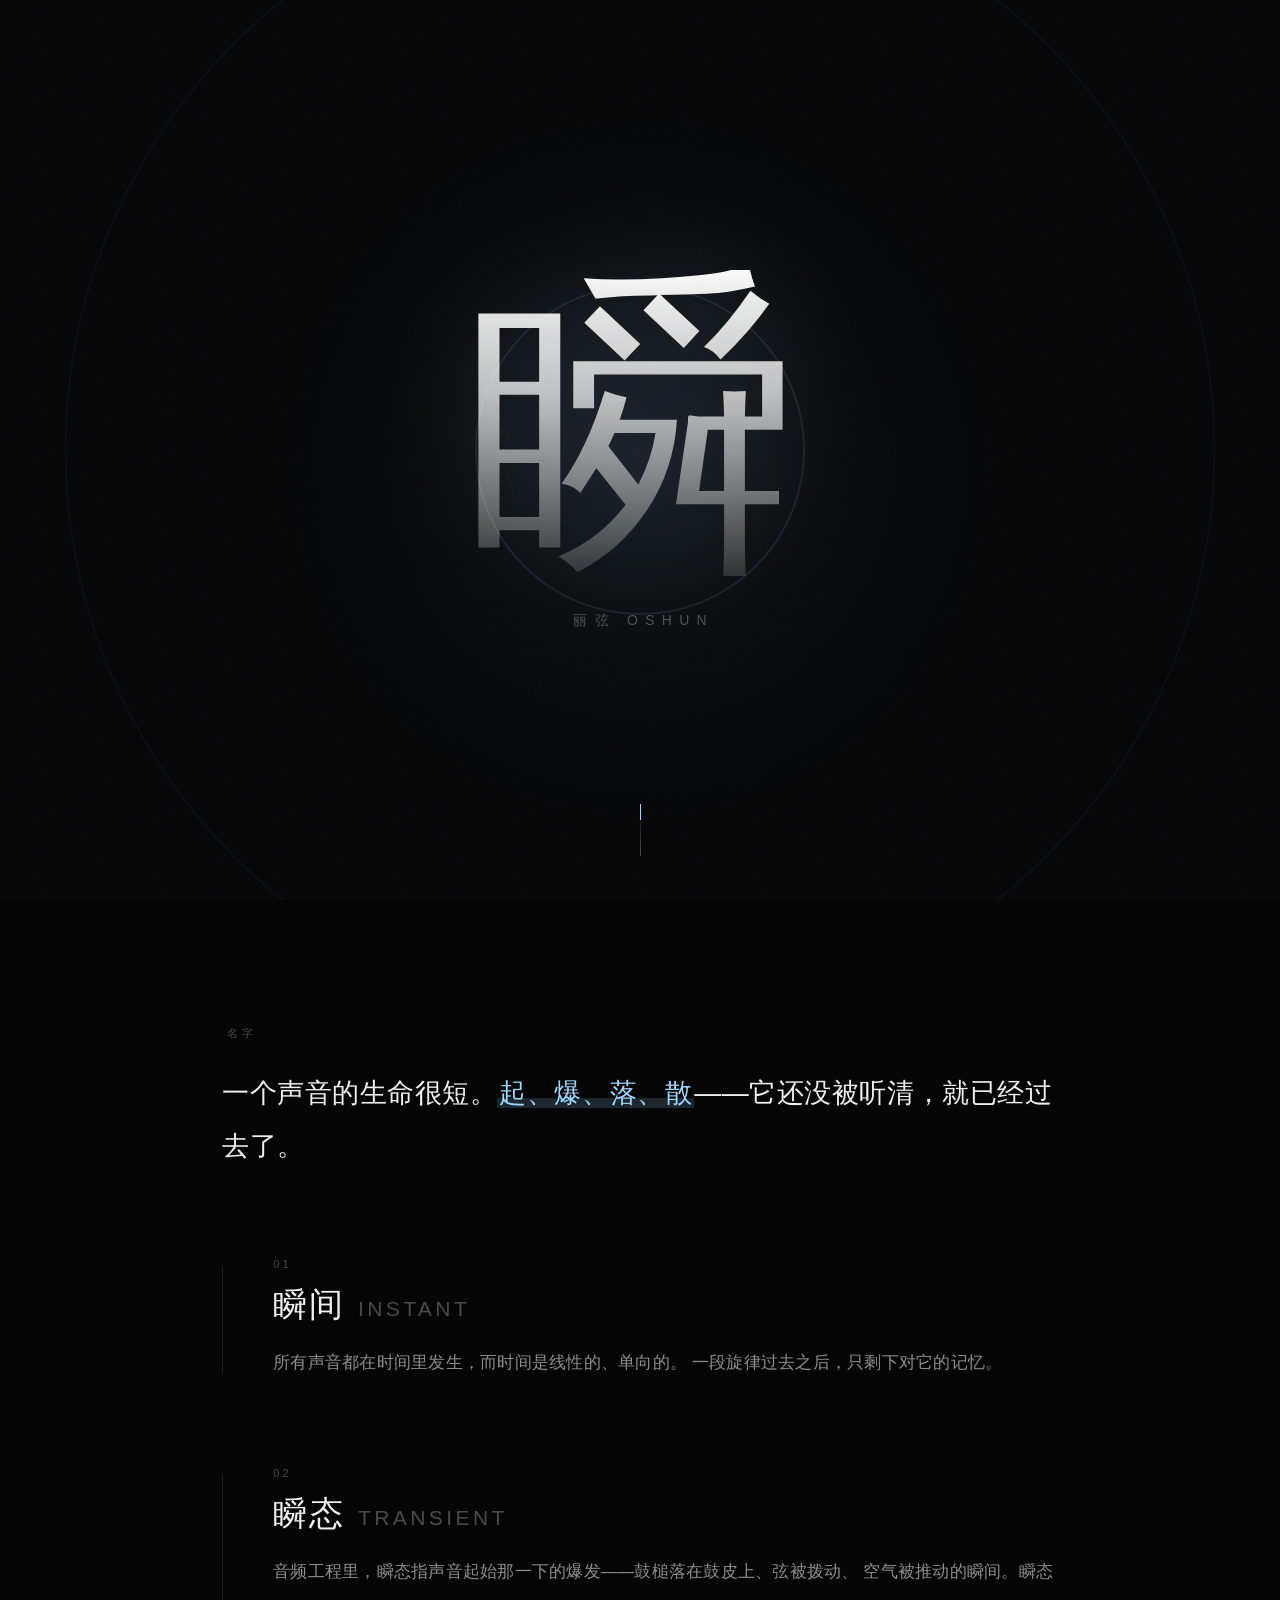
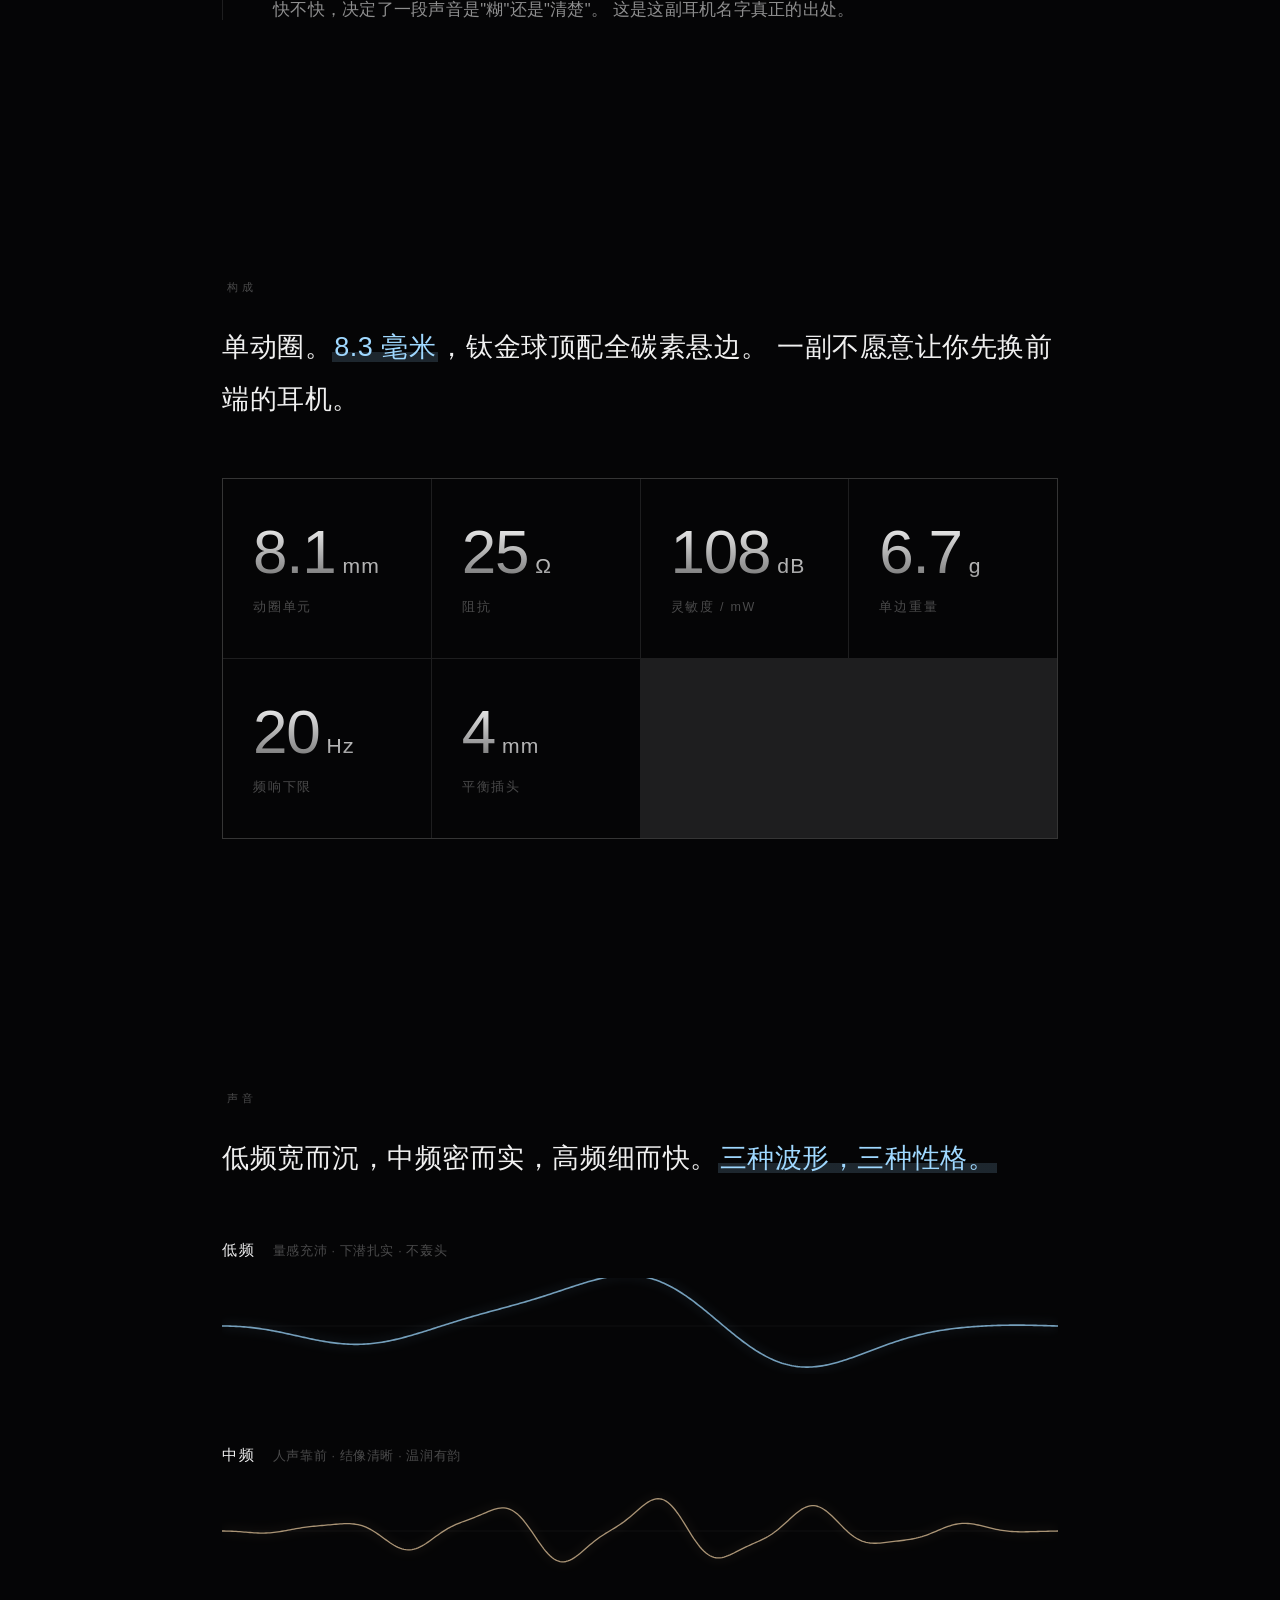
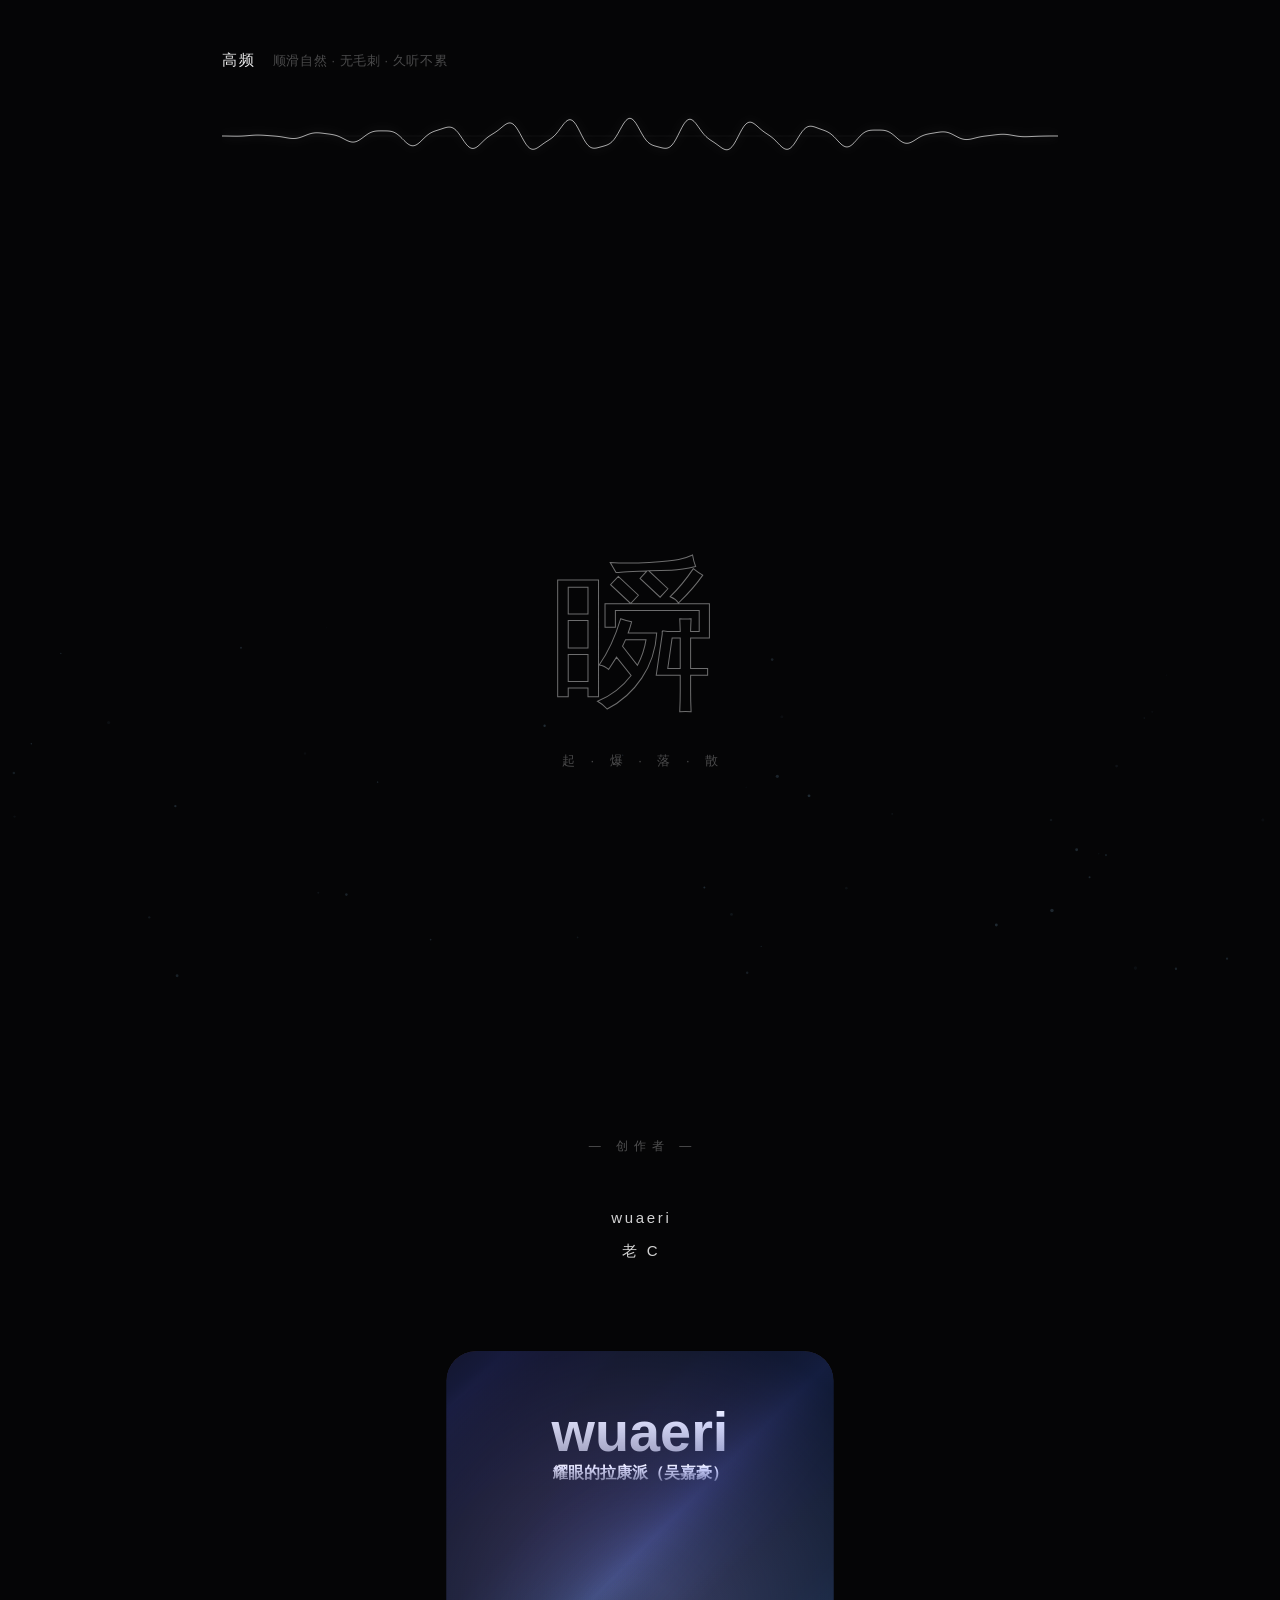
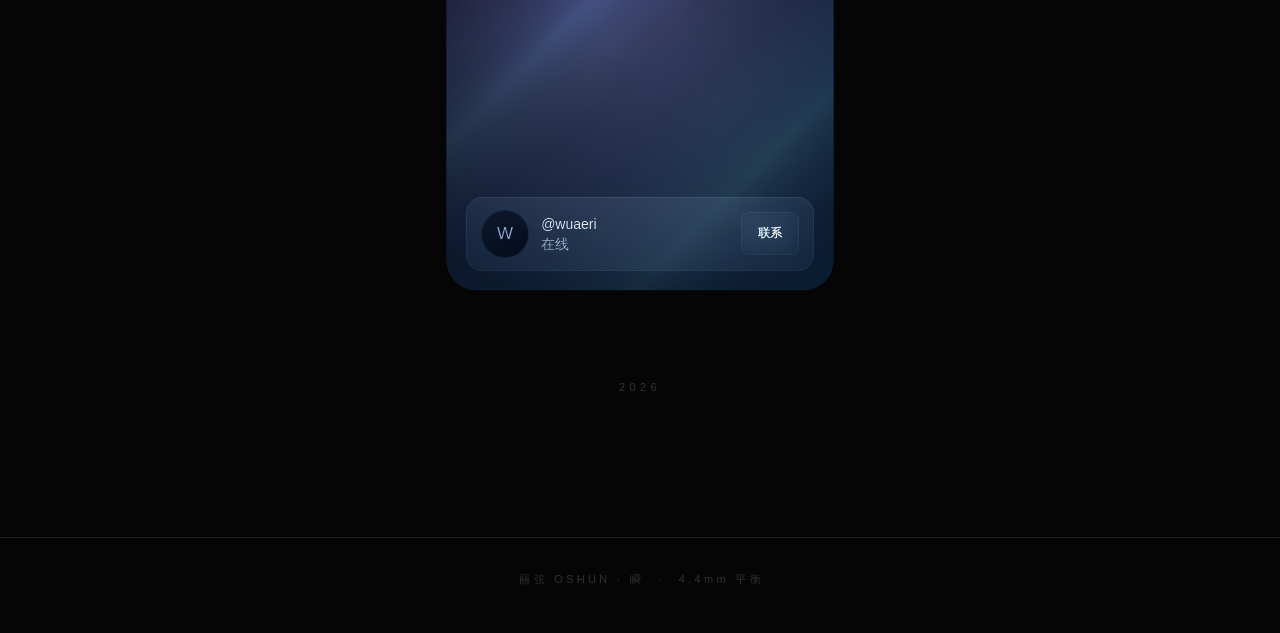
==== commit 58632004: "落款卡定稿 - 创作者区去掉分工描述，只留两行名字（并排一比就成比较，去掉才成签名） - 卡片占位符填上：耀眼的拉康派（吴嘉豪）/ 在线 - .sig-details p 的 top 从 -12px " ====
--- a/shun/index.html
+++ b/shun/index.html
@@ -479,10 +479,10 @@
 <section class="sig-credits" id="credits">
   <div class="sig-credits-label">— 创作者 —</div>
 
-  <dl class="sig-credits-list">
-    <div class="sig-credits-row"><dt>wuaeri</dt><dd>内容 · 审美 · 判断</dd></div>
-    <div class="sig-credits-row"><dt>老 C</dt><dd>结构 · 代码 · 实现</dd></div>
-  </dl>
+  <div class="sig-credits-list">
+    <span class="sig-credits-name">wuaeri</span>
+    <span class="sig-credits-name">老 C</span>
+  </div>
 
   <div class="sig-wrap">
     <div class="sig-behind"></div>
@@ -499,7 +499,7 @@
                 <div class="sig-mini-avatar" style="display:flex;align-items:center;justify-content:center;background:linear-gradient(135deg,#1b2436,#0d1018);color:rgba(255,255,255,.72);font-size:17px">W</div>
                 <div class="sig-user-text">
                   <span class="sig-handle">@wuaeri</span>
-                  <span class="sig-status">状态一句话</span>
+                  <span class="sig-status">在线</span>
                 </div>
               </div>
               <button class="sig-contact-btn" type="button">联系</button>
@@ -514,7 +514,7 @@
           <div class="sig-content">
             <div class="sig-details">
               <h3>wuaeri</h3>
-              <p>改这里 · 一句话</p>
+              <p>耀眼的拉康派（吴嘉豪）</p>
             </div>
           </div>
         </div>
@@ -542,16 +542,12 @@
   }
   .sig-credits-list {
     margin: 0 0 90px; display: flex; flex-direction: column;
-    gap: 20px; align-items: center; list-style: none;
-  }
-  .sig-credits-row { display: flex; align-items: baseline; gap: 22px; }
-  .sig-credits-row dt {
-    font-size: 14px; font-weight: 500; letter-spacing: .08em;
-    color: rgba(255,255,255,.82); min-width: 120px; text-align: right;
-  }
-  .sig-credits-row dd {
-    margin: 0; font-size: 12px; font-weight: 300;
-    letter-spacing: .14em; color: rgba(255,255,255,.34);
+    gap: 16px; align-items: center;
+  }
+  .sig-credits-name {
+    font-size: 15px; font-weight: 500;
+    letter-spacing: .18em; text-indent: .18em;
+    color: rgba(255,255,255,.82);
   }
   .sig-credits .sig-wrap { flex: 0 0 auto; }
   .sig-credits-foot {
--- a/signature/signature.css
+++ b/signature/signature.css
@@ -358,7 +358,9 @@
 .sig-details p {
   font-weight: 600;
   position: relative;
-  top: -12px;
+  /* 原版 -12px 是给 `Member` 这类短词用的负间距，让两行咬合成一个整体。
+     h3 按嘉豪要求放大到 3.7em、p 又换成六个中文字之后，咬合就成了糊团。 */
+  top: -1px;
   white-space: nowrap;
   font-size: 16px;
   margin: 0 auto;
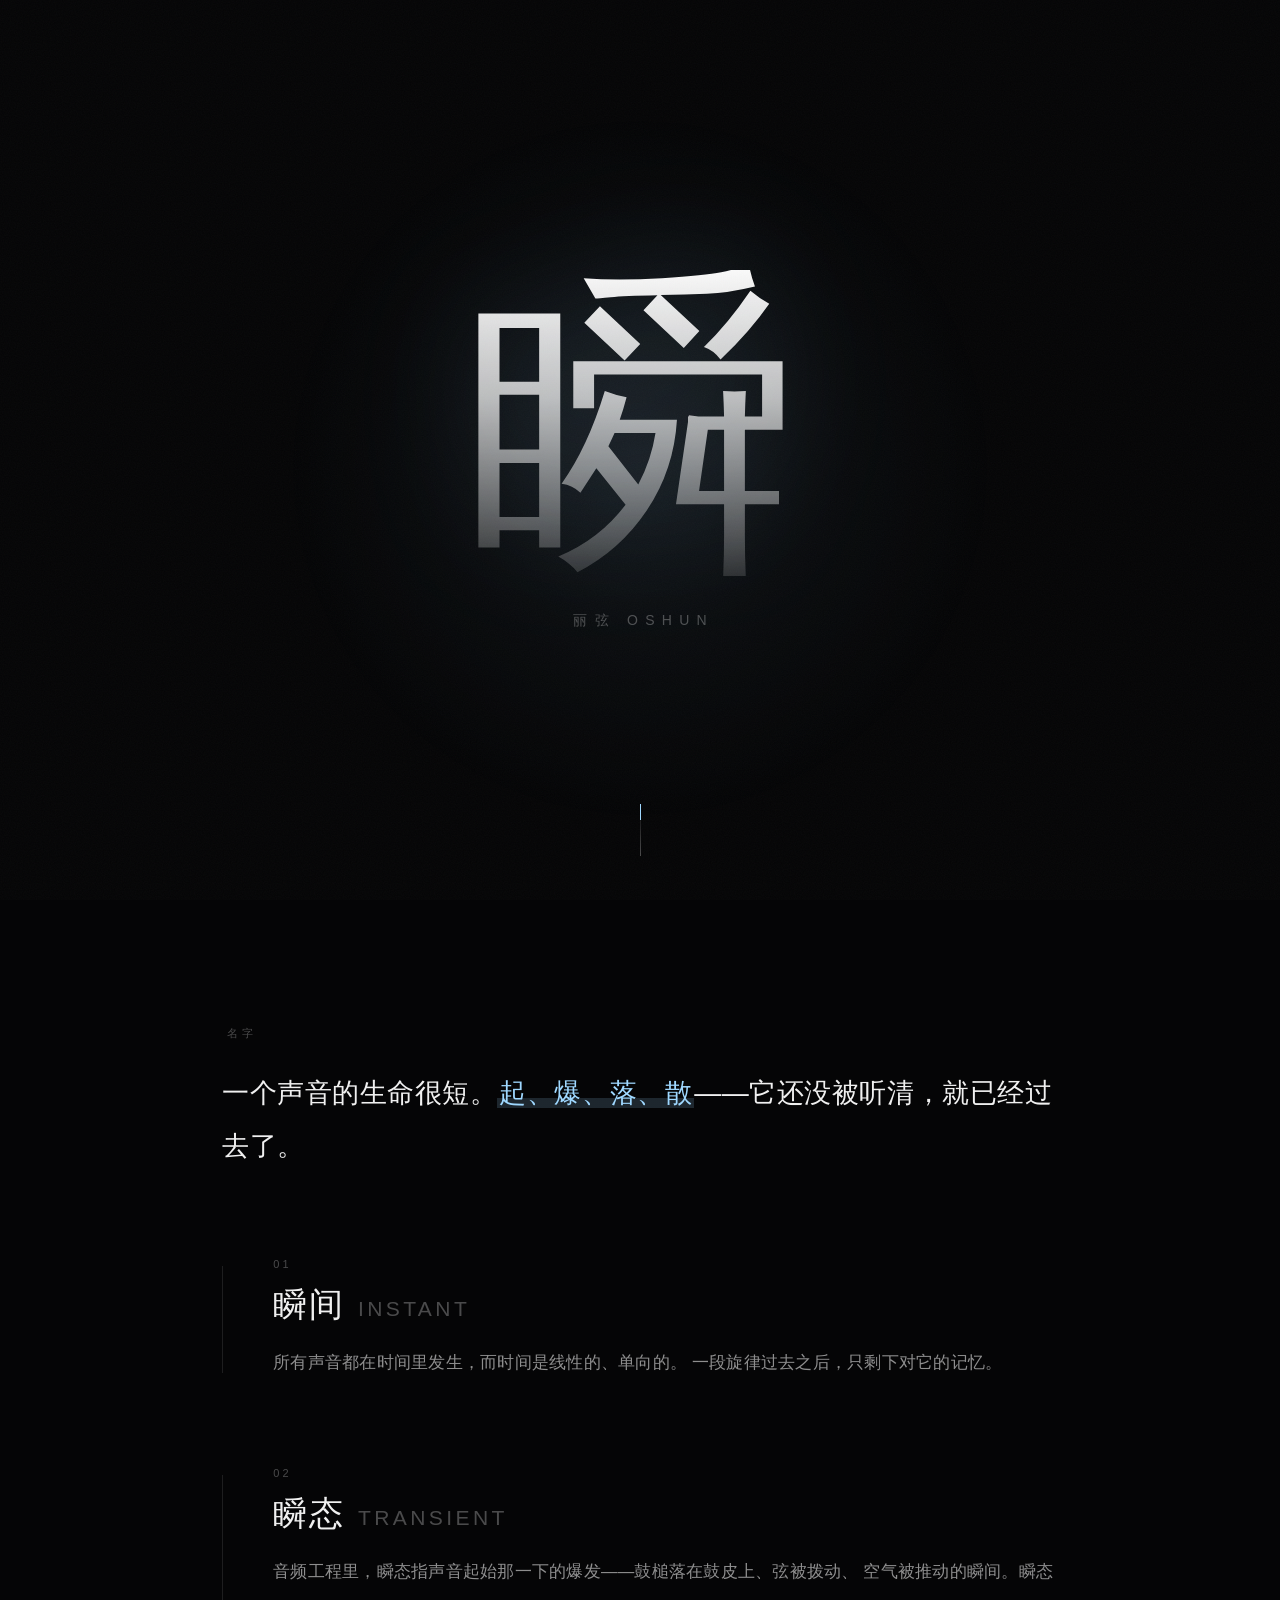
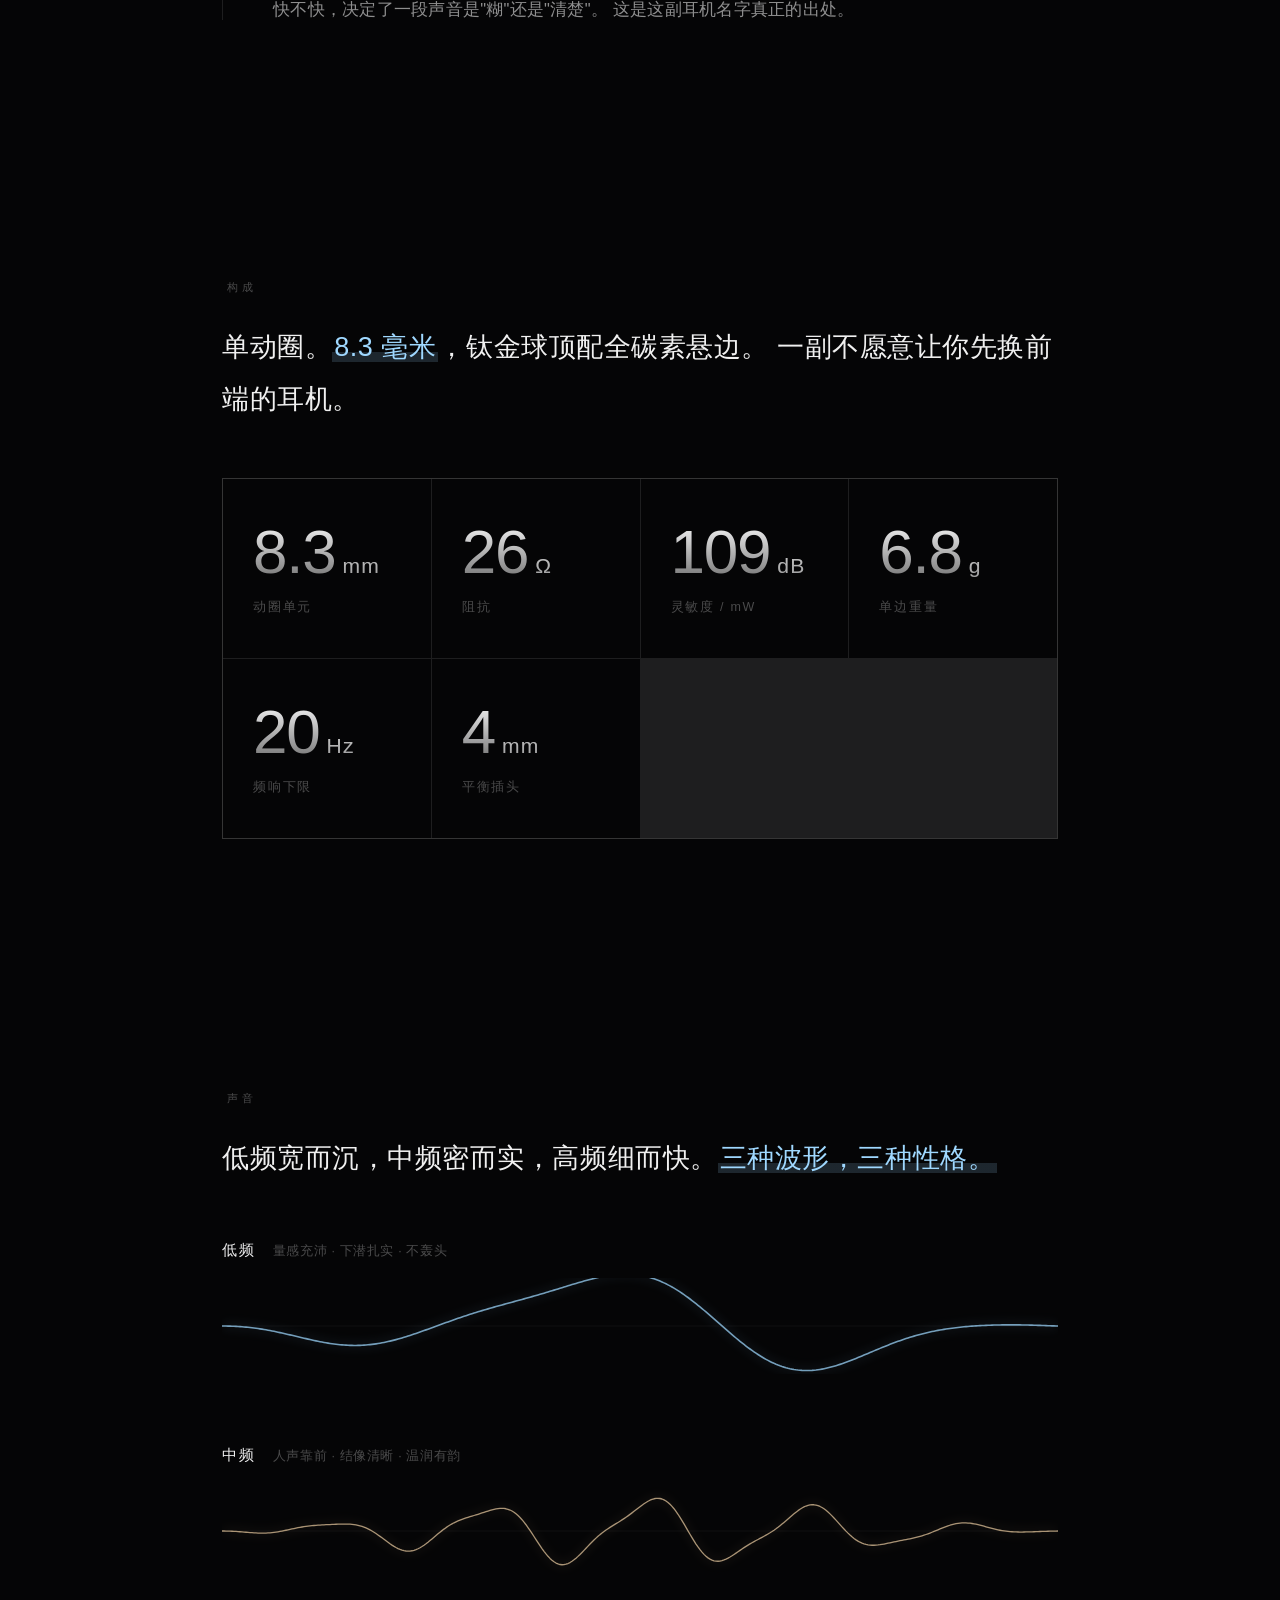
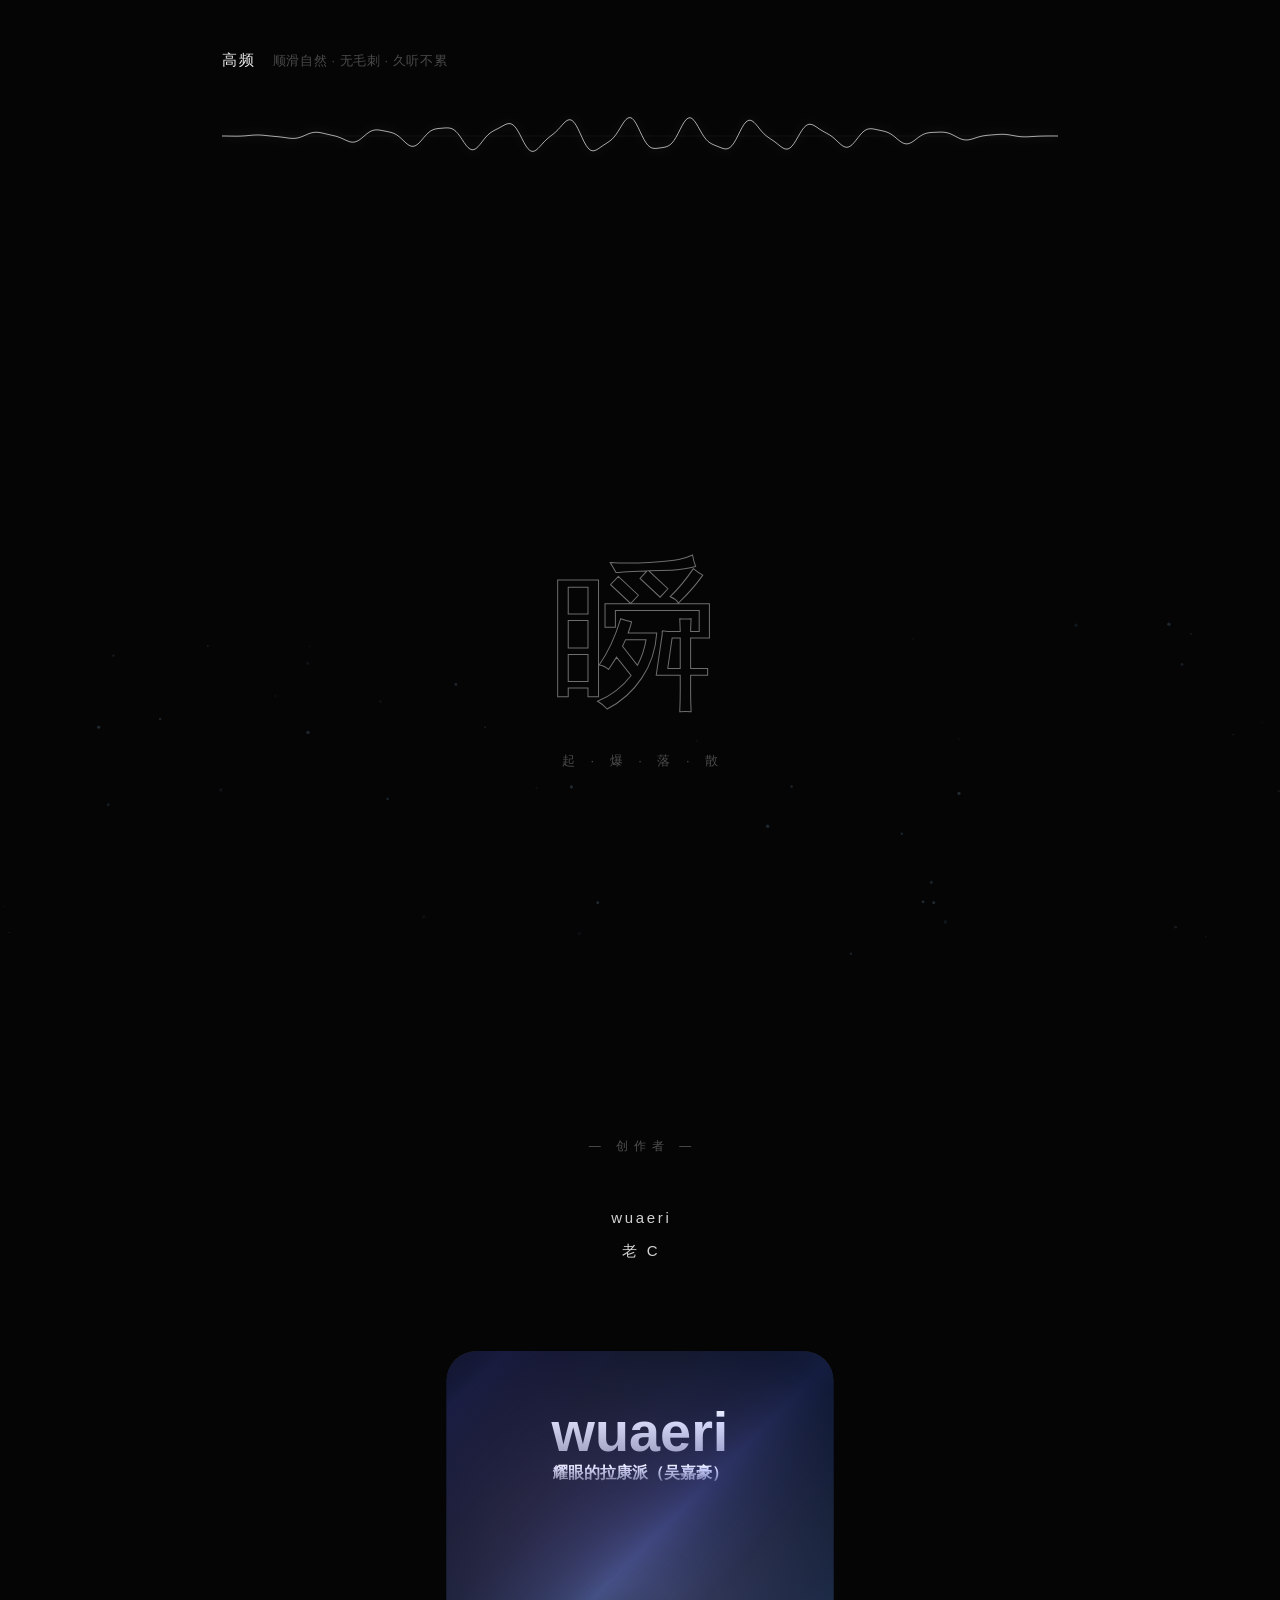
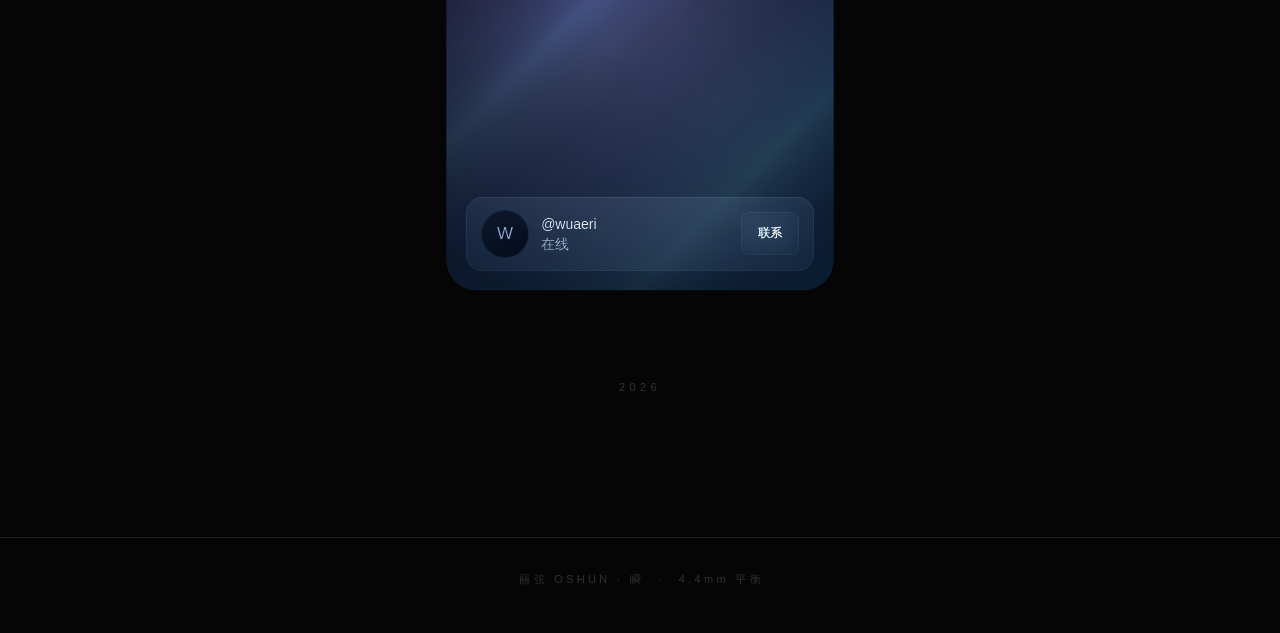
==== commit ac49bde9: "升落款卡资源版本号 0916e -> 0916g（CSS/JS 改了内容没改 URL，CDN 会照旧给缓存） Co-Authored-By: Claude Opus 4.8 <noreply@anth" ====
--- a/shun/index.html
+++ b/shun/index.html
@@ -348,7 +348,7 @@
     .reveal { opacity:1; transform:none; filter:none; }
   }
 </style>
-<link rel="stylesheet" href="../signature/signature.css?v=0916e">
+<link rel="stylesheet" href="../signature/signature.css?v=0916g">
 </head>
 <body>
 
@@ -795,6 +795,6 @@
   draw();
 })();
 </script>
-<script src="../signature/signature.js?v=0916e"></script>
+<script src="../signature/signature.js?v=0916g"></script>
 </body>
 </html>
--- a/signature/signature.css
+++ b/signature/signature.css
@@ -76,9 +76,20 @@
   transition: opacity 200ms ease;
 }
 
-.sig-wrap:hover,
+/* ⚠️ 触摸设备上 :hover 是个陷阱。
+   iOS Safari 手指点一下就给元素挂上 :hover，抬手也不摘，要点页面别处才转移。
+   于是 hover 态被永久钉死：--card-opacity 停在 1（背后辉光不褪）、
+   animation-play-state 停在 paused（光效定格）—— 这就是"点联系后光效僵住"。
+   所以 :hover 一律关进只给鼠标用的媒体查询，触摸端只认 JS 控制的 .active。 */
+
 .sig-wrap.active {
   --card-opacity: 1;
+}
+
+@media (hover: hover) and (pointer: fine) {
+  .sig-wrap:hover {
+    --card-opacity: 1;
+  }
 }
 
 .sig-card {
@@ -103,10 +114,16 @@
   clip-path: inset(0 round var(--card-radius));
 }
 
-.sig-card:hover,
 .sig-card.active {
   transition: none;
   transform: translateZ(0) rotateX(var(--rotate-y)) rotateY(var(--rotate-x));
+}
+
+@media (hover: hover) and (pointer: fine) {
+  .sig-card:hover {
+    transition: none;
+    transform: translateZ(0) rotateX(var(--rotate-y)) rotateY(var(--rotate-x));
+  }
 }
 
 .sig-card-shell.entering .sig-card {
@@ -209,17 +226,32 @@
   transition: opacity 0.8s ease;
 }
 
-.sig-card:hover .sig-shine,
+/* 触摸端：.active 只负责提亮流光，不暂停它。
+   手指按住的时候本来就看不见卡面（手挡着），暂停毫无意义；
+   而一旦 .active 因为某个事件没来而漏摘，暂停就变成永久定格。
+   暂停这个动作只留给鼠标 —— 那边 :hover 有 has-hover 兜着，不会漏。 */
 .sig-card.active .sig-shine {
   filter: brightness(0.85) contrast(1.5) saturate(0.5);
-  animation-play-state: paused;
-}
-
-.sig-card:hover .sig-shine::before,
+}
+
 .sig-card.active .sig-shine::before,
-.sig-card:hover .sig-shine::after,
 .sig-card.active .sig-shine::after {
   opacity: 1;
+}
+
+@media (hover: hover) and (pointer: fine) {
+  .sig-card:hover .sig-shine,
+  .sig-card.active .sig-shine {
+    filter: brightness(0.85) contrast(1.5) saturate(0.5);
+    animation-play-state: paused;
+  }
+
+  .sig-card:hover .sig-shine::before,
+  .sig-card:hover .sig-shine::after,
+  .sig-card.active .sig-shine::before,
+  .sig-card.active .sig-shine::after {
+    opacity: 1;
+  }
 }
 
 .sig-shine::before {
@@ -452,10 +484,12 @@
   pointer-events: auto;
 }
 
-.sig-contact-btn:hover {
-  border-color: rgba(255, 255, 255, 0.4);
-  transform: translateY(-1px);
-  transition: all 0.2s ease;
+@media (hover: hover) and (pointer: fine) {
+  .sig-contact-btn:hover {
+    border-color: rgba(255, 255, 255, 0.4);
+    transform: translateY(-1px);
+    transition: all 0.2s ease;
+  }
 }
 
 /* 微信号气泡：点「联系」从底栏上沿浮出来。
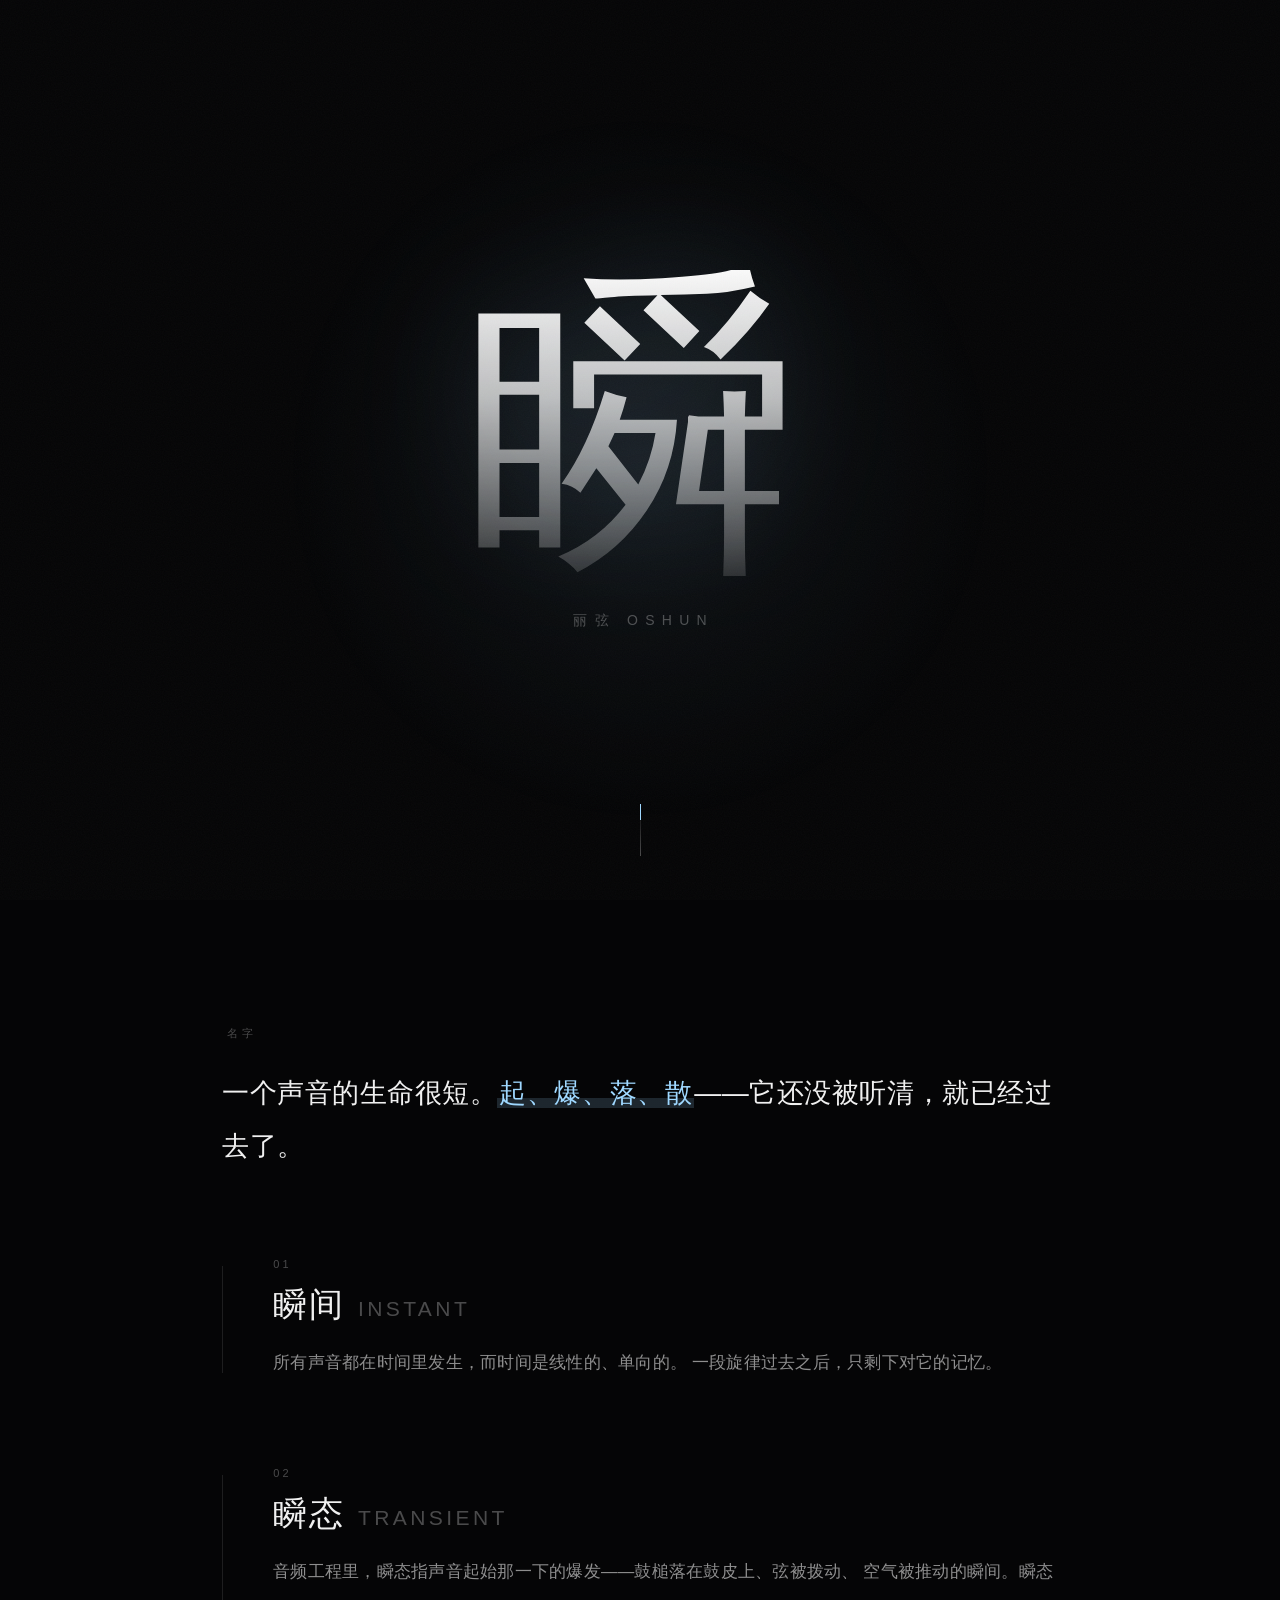
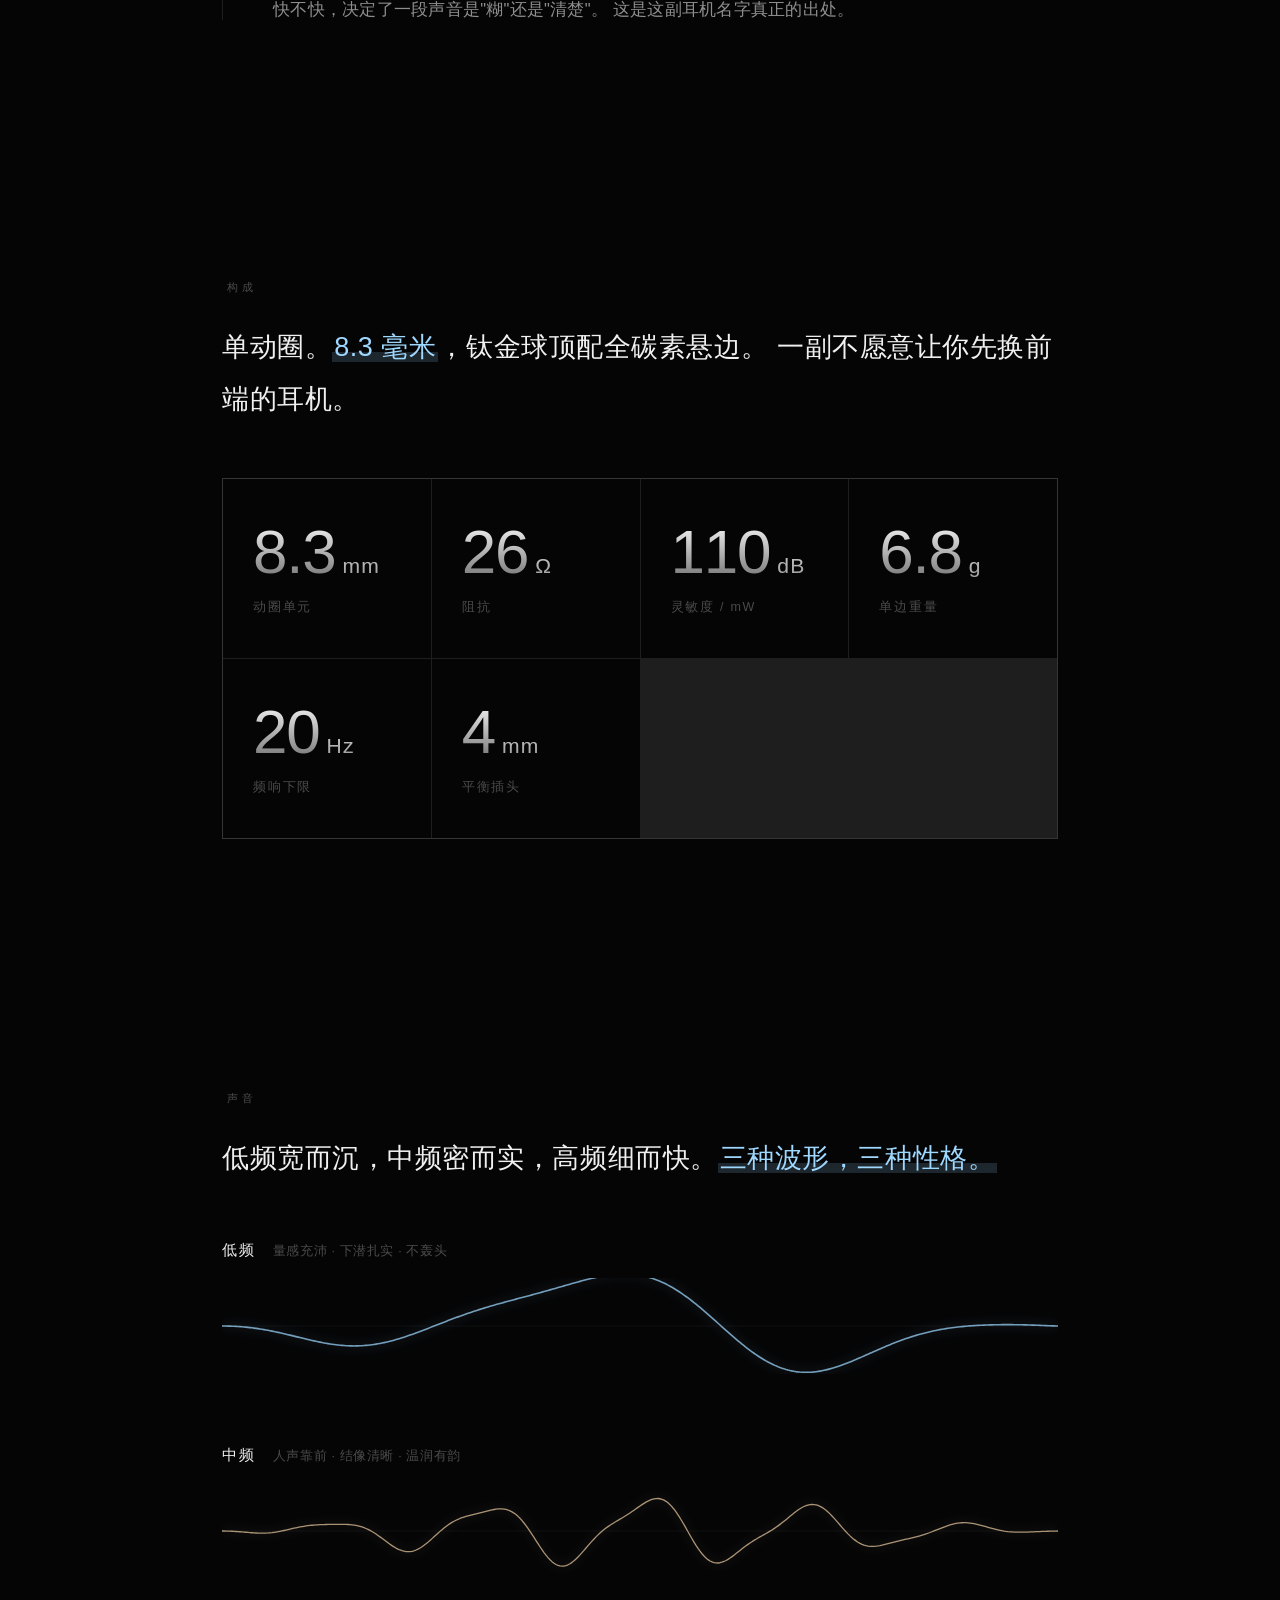
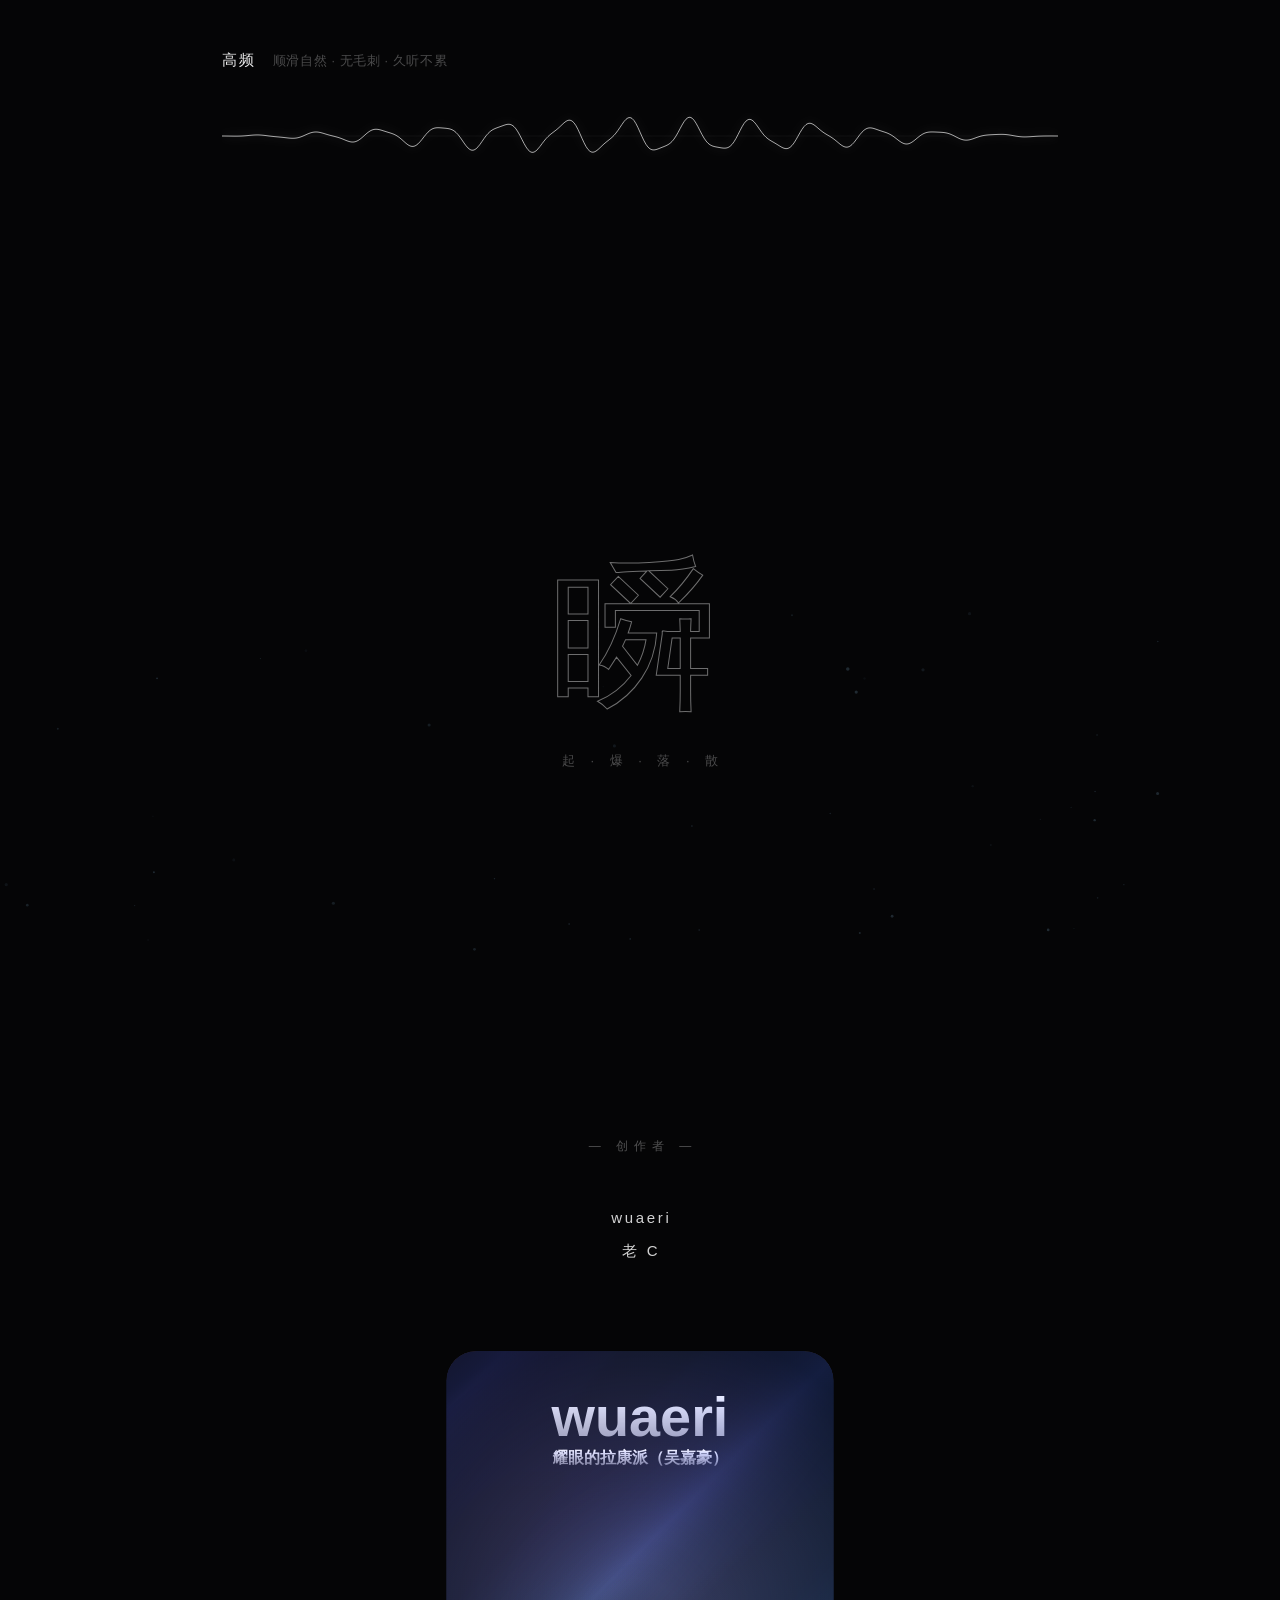
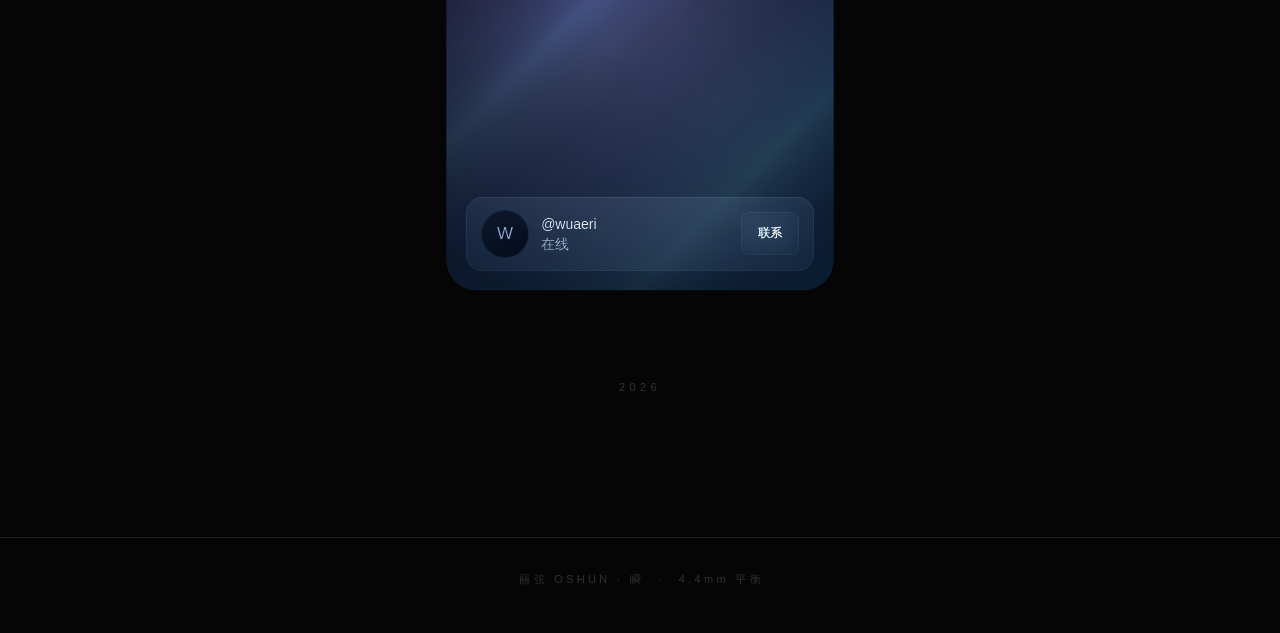
==== commit c85b1654: "修：手机端点「联系」无反应 + 名字上移 上一版加的 pointerup/pointercancel 兜底是我想岔了： 触摸事件顺序 pointerdown → touchstart → pointe" ====
--- a/shun/index.html
+++ b/shun/index.html
@@ -348,7 +348,7 @@
     .reveal { opacity:1; transform:none; filter:none; }
   }
 </style>
-<link rel="stylesheet" href="../signature/signature.css?v=0916g">
+<link rel="stylesheet" href="../signature/signature.css?v=0916h">
 </head>
 <body>
 
@@ -795,6 +795,6 @@
   draw();
 })();
 </script>
-<script src="../signature/signature.js?v=0916g"></script>
+<script src="../signature/signature.js?v=0916h"></script>
 </body>
 </html>
--- a/signature/signature.css
+++ b/signature/signature.css
@@ -371,7 +371,7 @@
 .sig-details {
   width: 100%;
   position: absolute;
-  top: 3em;
+  top: 2.1em;
   display: flex;
   flex-direction: column;
 }
@@ -565,7 +565,7 @@
 
 @media (max-width: 768px) {
   .sig-card { height: 70svh; max-height: 450px; }
-  .sig-details { top: 2em; }
+  .sig-details { top: 1.3em; }
   .sig-details h3 { font-size: min(4svh, 2.5em); }
   .sig-details p { font-size: 14px; }
   .sig-user-info { --ui-inset: 15px; padding: 10px 12px; }
@@ -578,7 +578,7 @@
 
 @media (max-width: 480px) {
   .sig-card { height: 60svh; max-height: 380px; }
-  .sig-details { top: 1.5em; }
+  .sig-details { top: 1em; }
   .sig-details h3 { font-size: min(3.5svh, 2em); }
   .sig-details p { font-size: 12px; top: -8px; }
   .sig-user-info { --ui-inset: 12px; padding: 8px 10px; }
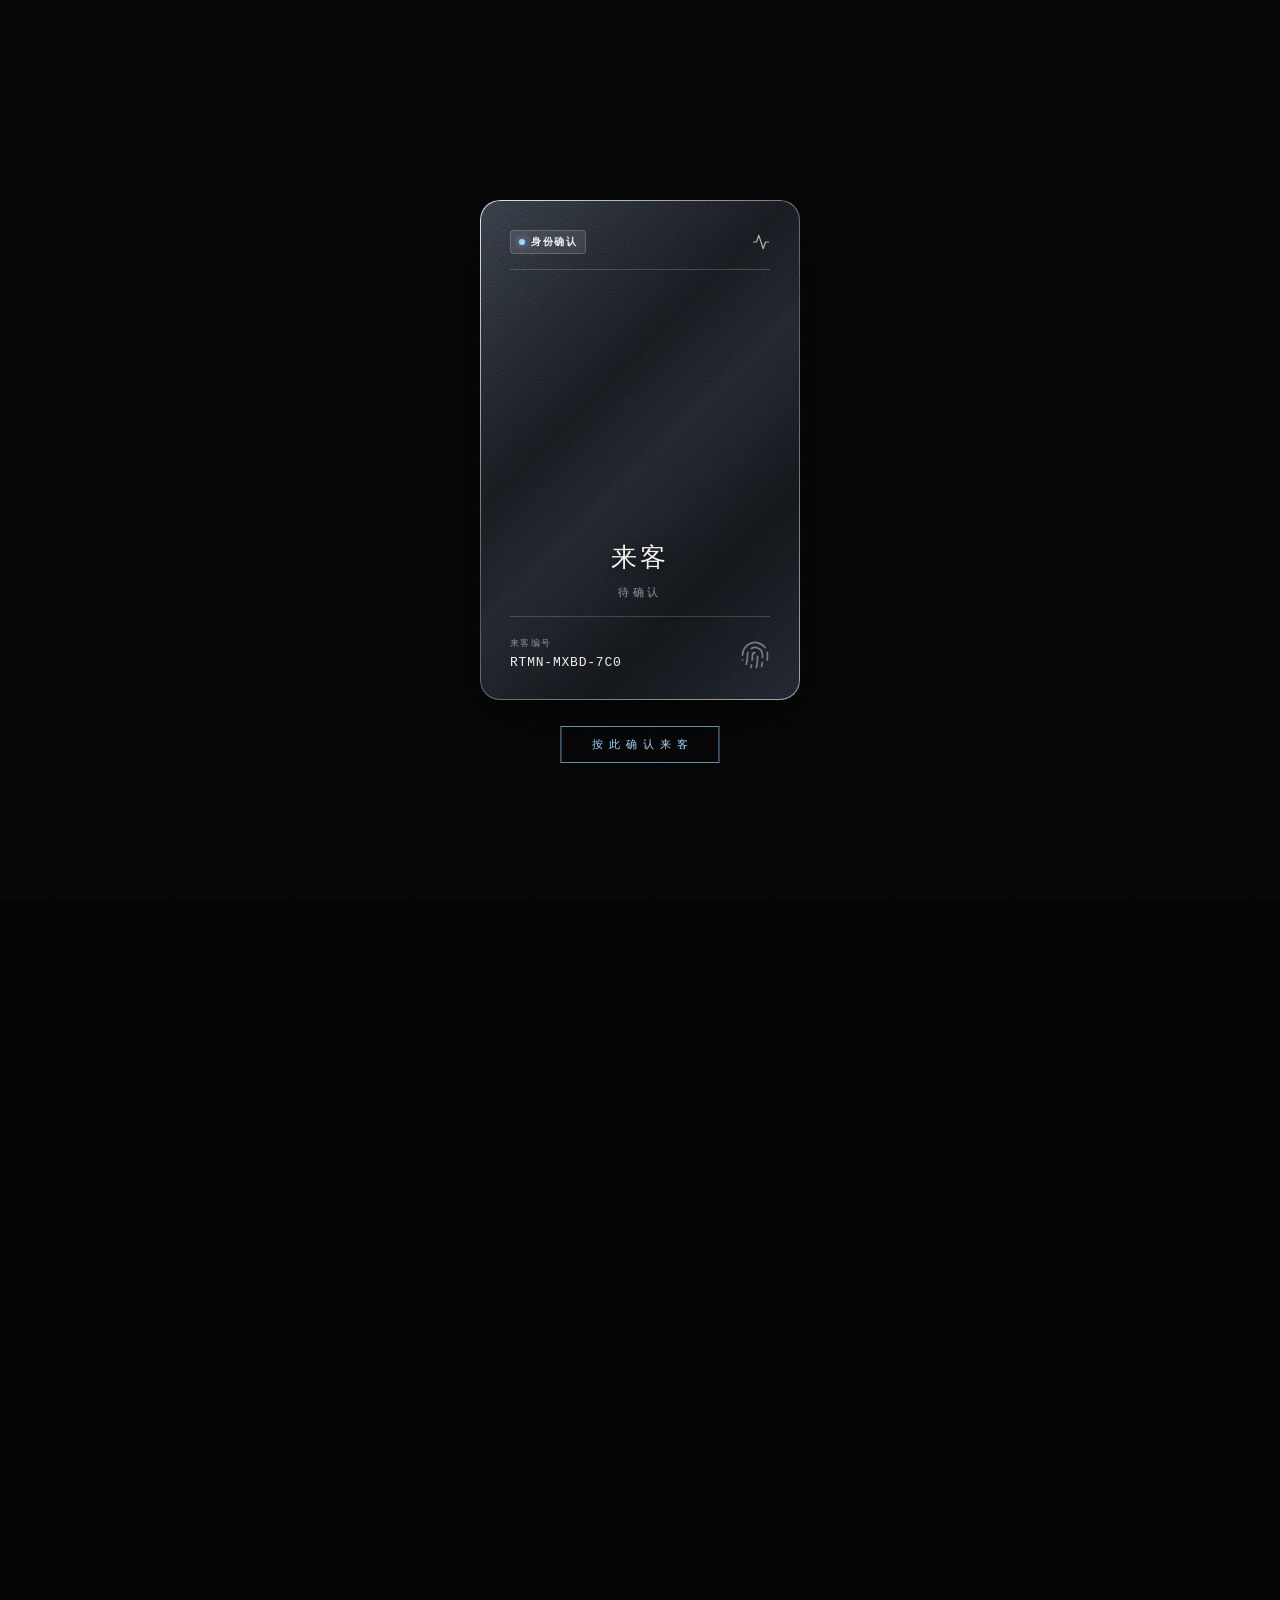
==== commit 676cebbf: "热点区上线 + 来客验证门 + 头颅节奏 + 整站收口 新板块 - hotspot/  热点区（aespa）。进门先过一道**真检查**：网络、讯息库多久没   更新、哪个源挂了、抓回多少条 —— 全" ====
--- a/shun/index.html
+++ b/shun/index.html
@@ -329,6 +329,14 @@
   }
   .outro-line.in { opacity:1; }
 
+  .page-foot .back {
+    display:inline-block; margin-top:14px; margin-left:18px;
+    color:rgba(255,255,255,.28); text-decoration:none;
+    font-size:10px; letter-spacing:.18em;
+    border-bottom:1px solid transparent;
+    transition:color .3s ease,border-color .3s ease;
+  }
+  .page-foot .back:hover{color:#9fd8ff;border-color:rgba(159,216,255,.4)}
   .page-foot {
     padding:34px 32px 46px;
     text-align:center;
@@ -348,7 +356,15 @@
     .reveal { opacity:1; transform:none; filter:none; }
   }
 </style>
-<link rel="stylesheet" href="../signature/signature.css?v=0916h">
+<link rel="stylesheet" href="../signature/signature.css?v=0916i">
+<link rel="stylesheet" href="../signature/waves.css?v=0916i">
+
+<!-- 来客验证门。放在 <head> 里是有意的：gate.js 要在页面绘制之前
+     就把内容按住，否则会先闪一下内容再被盖住。
+     它自己会建整扇门 —— 脚本没加载出来就等于没有门，页面照常显示。 -->
+<script>window.VISITOR_GATE = { name: '瞬' };</script>
+<link rel="stylesheet" href="../gate/gate.css?v=0917a">
+<script src="../gate/gate.js?v=0917a"></script>
 </head>
 <body>
 
@@ -477,6 +493,8 @@
 
 <!-- ============ 片尾 · 落款 ============ -->
 <section class="sig-credits" id="credits">
+  <div class="sig-waves"></div>
+
   <div class="sig-credits-label">— 创作者 —</div>
 
   <div class="sig-credits-list">
@@ -549,6 +567,11 @@
     letter-spacing: .18em; text-indent: .18em;
     color: rgba(255,255,255,.82);
   }
+  /* 波浪铺在整块落款区底下，内容全部抬到它上面。
+     .sig-waves 不能给 z-index:-1 —— 那会掉到 .sig-credits 自己的
+     黑色背景后面，什么都看不见。所以反过来抬内容。 */
+  .sig-credits > *:not(.sig-waves) { position: relative; z-index: 1; }
+
   .sig-credits .sig-wrap { flex: 0 0 auto; }
   .sig-credits-foot {
     margin-top: 90px; font-size: 11px;
@@ -556,7 +579,12 @@
   }
 </style>
 
-<div class="page-foot">丽弦 OSHUN · 瞬　·　4.4mm 平衡</div>
+<div class="page-foot">
+  丽弦 OSHUN · 瞬　·　4.4mm 平衡
+  <!-- 2026-09-17 收口时补的：这一页原来**没有任何回首页的路**，
+       进来就出不去。 -->
+  <a class="back" href="../">← 回 wuaeri</a>
+</div>
 
 <script>
 /* ============================================================
@@ -795,6 +823,7 @@
   draw();
 })();
 </script>
-<script src="../signature/signature.js?v=0916h"></script>
+<script src="../signature/signature.js?v=0916i"></script>
+<script src="../signature/waves.js?v=0916i"></script>
 </body>
 </html>
--- a/signature/signature.css
+++ b/signature/signature.css
@@ -371,7 +371,7 @@
 .sig-details {
   width: 100%;
   position: absolute;
-  top: 2.1em;
+  top: 1.5em;
   display: flex;
   flex-direction: column;
 }
@@ -467,6 +467,7 @@
 }
 
 .sig-contact-btn {
+  position: relative;
   border: 1px solid rgba(255, 255, 255, 0.1);
   border-radius: 8px;
   padding: 12px 16px;
@@ -482,6 +483,18 @@
   /* 上面 .sig-card * 那条 pointer-events: none 是直接命中所有后代的，
      会一路盖到按钮和气泡头上（它不是继承，是硬命中）。必须显式救回来。 */
   pointer-events: auto;
+}
+
+/* 触碰热区：视觉尺寸不动，四周把可点范围撑开。
+   手机上按钮只有约 40×22px（<=480px 断点 padding 5px 10px、字号 10px），
+   远低于 Apple 推荐的 44pt，所以老点不中。
+   只向左、右、下扩，不向上 —— 上面 10px 处就是微信号气泡，
+   往上扩会和「点气泡复制」抢手。父级 .sig-user-info 没有 overflow:hidden，
+   扩出去的部分不会被裁。 */
+.sig-contact-btn::after {
+  content: "";
+  position: absolute;
+  inset: 0 -14px -12px -14px;
 }
 
 @media (hover: hover) and (pointer: fine) {
@@ -565,7 +578,7 @@
 
 @media (max-width: 768px) {
   .sig-card { height: 70svh; max-height: 450px; }
-  .sig-details { top: 1.3em; }
+  .sig-details { top: 0.7em; }
   .sig-details h3 { font-size: min(4svh, 2.5em); }
   .sig-details p { font-size: 14px; }
   .sig-user-info { --ui-inset: 15px; padding: 10px 12px; }
@@ -578,9 +591,9 @@
 
 @media (max-width: 480px) {
   .sig-card { height: 60svh; max-height: 380px; }
-  .sig-details { top: 1em; }
+  .sig-details { top: 0.5em; }
   .sig-details h3 { font-size: min(3.5svh, 2em); }
-  .sig-details p { font-size: 12px; top: -8px; }
+  .sig-details p { font-size: 12px; top: 0; }
   .sig-user-info { --ui-inset: 12px; padding: 8px 10px; }
   .sig-mini-avatar { width: 24px; height: 24px; }
   .sig-user-details { gap: 8px; }
--- a/signature/waves.css
+++ b/signature/waves.css
@@ -0,0 +1,50 @@
+/* ============================================================
+   Waves —— 波纹背景容器
+   配色和透明度在 waves.js 的 DEFAULTS 里，这里只管摆放和遮罩。
+   ============================================================ */
+
+.sig-waves {
+  position: absolute;
+  inset: 0;
+  margin: 0;
+  padding: 0;
+  overflow: hidden;
+
+  /* 背景层不该吃指针事件 —— 卡片和按钮都在它上面 */
+  pointer-events: none;
+
+  /* 上下边缘虚化。
+     这一条是这个背景能不能复用的关键：有了它，
+     放进任何高度的容器里都不用为那个容器单独调尺寸或裁切。
+     默认各留 18%，由 --waves-fade-top / -bottom 覆盖。
+     ⚠️ Safari 认 -webkit- 那份，两份都要写。 */
+  --waves-fade-top: 18%;
+  --waves-fade-bottom: 18%;
+  -webkit-mask-image: linear-gradient(
+    to bottom,
+    transparent 0%,
+    #000 var(--waves-fade-top),
+    #000 calc(100% - var(--waves-fade-bottom)),
+    transparent 100%
+  );
+  mask-image: linear-gradient(
+    to bottom,
+    transparent 0%,
+    #000 var(--waves-fade-top),
+    #000 calc(100% - var(--waves-fade-bottom)),
+    transparent 100%
+  );
+}
+
+.sig-waves-canvas {
+  display: block;
+  width: 100%;
+  height: 100%;
+}
+
+/* 尊重"减少动态效果"的系统设置 —— 这个背景纯装饰，关掉不损失信息 */
+@media (prefers-reduced-motion: reduce) {
+  .sig-waves-canvas {
+    opacity: 0.5;
+  }
+}
--- a/gate/gate.css
+++ b/gate/gate.css
@@ -0,0 +1,273 @@
+/* ============================================================
+   gate.css —— 来客验证门
+
+   来源：React Bits 的 <ReflectiveCard />，剥掉 React 重写为 vanilla。
+   原文是 React + lucide-react 图标；这里换成原生 DOM + 内联 SVG。
+
+   跟原版的三处偏离（都记下来，免得以后以为是抄错了）：
+
+   1. **它根本不是 WebGL。** 我一开始也以为是 shader —— 那些
+      glassDistortion / displacementStrength / specularConstant 全是
+      **SVG 滤镜的 primitive 属性**（feDisplacementMap / feSpecularLighting）。
+      所以"金属卡片"是 SVG 滤镜链套在**摄像头实时画面上**，
+      把来客的脸滤成金属。没有一行 WebGL。
+      副作用是好移植：一个内联 <svg><defs> 就完事。
+
+   2. **类名全加 vg- 前缀。** 原版是 .reflective-card-container 这种长名，
+      跟站内既有类名撞过一次（见 signature/waves 那个 .waves 的教训）。
+      统一收在 .visitor-gate 作用域里，另外再给前缀。
+
+   3. **没有摄像头也要成立。** 原版拿不到摄像头就只 console.error，
+      卡片剩一块 #1a1a1a 的死灰。这里把视频层当成"有就更好" ——
+      拒绝授权、没有摄像头、非安全上下文，卡片照样是完整的金属卡。
+      **门不能因为一个可选功能就变成事故。**
+   ============================================================ */
+
+/* ── 整扇门 ── */
+.visitor-gate{
+  position:fixed; inset:0; z-index:900;
+  display:grid; place-items:center;
+  background:#050506;
+  opacity:1;
+  transition:opacity .7s cubic-bezier(.22,1,.36,1);
+}
+.visitor-gate.vg-out{ opacity:0; pointer-events:none }
+
+/* 门开着的时候，把页面内容按住。类加在 <html> 上，
+   而**这个类是由 gate.js 自己加的** —— 脚本没加载出来，
+   就没有这个类，页面照常显示。绝不会白屏。 */
+html.vg-gating body > *:not(.visitor-gate){ opacity:0; filter:blur(14px) }
+html.vg-entered body > *:not(.visitor-gate){
+  opacity:1; filter:none;
+  transition:opacity .9s cubic-bezier(.22,1,.36,1),
+             filter  .9s cubic-bezier(.22,1,.36,1);
+}
+
+/* ── 卡片 ── */
+.vg-card{
+  position:relative;
+  width:320px; height:500px;
+  border-radius:20px;
+  overflow:hidden;
+  /* 卡面底色用一道斜向的金属渐变，不是一块死灰。
+     理由：**摄像头拿不到的时候，这一层就是全部** ——
+     拒绝授权、没有摄像头、非安全上下文，都会走到这条路上。
+     给它一块 #141416 的话，那三种情况看到的是一块黑板。 */
+  background:linear-gradient(135deg,
+    #2b3039 0%, #16191e 38%, #232830 52%, #101317 74%, #1c2027 100%);
+  box-shadow:
+    0 24px 60px rgba(0,0,0,.6),
+    0 0 0 1px rgba(255,255,255,.09) inset;
+  isolation:isolate;
+  /* 从模糊里浮出来 —— 跟站内"显影"是同一套语言 */
+  opacity:0; filter:blur(18px);
+  transform:translateY(18px) scale(.965);
+  transition:
+    opacity  .9s cubic-bezier(.22,1,.36,1),
+    filter   .9s cubic-bezier(.22,1,.36,1),
+    transform .9s cubic-bezier(.22,1,.36,1);
+}
+.visitor-gate.vg-show .vg-card{ opacity:1; filter:none; transform:none }
+/* 退场：往上浮走 + 放大一点点。不是"消失"，是"让开" */
+.visitor-gate.vg-out .vg-card{
+  transform:translateY(-26px) scale(1.045);
+  filter:blur(10px);
+  transition:
+    opacity  .7s cubic-bezier(.22,1,.36,1),
+    filter   .7s cubic-bezier(.22,1,.36,1),
+    transform .7s cubic-bezier(.22,1,.36,1);
+}
+
+.vg-filters{ position:absolute; width:0; height:0; pointer-events:none; opacity:0 }
+
+/* ── 视频层 ──
+   没有视频时（拒绝授权 / 没摄像头）这一层是空的，
+   卡片就靠下面的噪声 + 高光 + 描边撑住，仍然是一张金属卡。 */
+.vg-video{
+  position:absolute; inset:0;
+  width:100%; height:100%;
+  object-fit:cover;
+  transform:scale(1.2) scaleX(-1);   /* 镜像：镜头里看到的才像照镜子 */
+  filter:
+    saturate(.15) contrast(120%) brightness(105%)
+    blur(12px)
+    url(#vg-metal);
+  opacity:0;
+  transition:opacity 1.1s ease;
+  z-index:0;
+}
+.vg-has-cam .vg-video{ opacity:.92 }
+
+/* ── 噪声：粗糙度的来源 ── */
+.vg-noise{
+  position:absolute; inset:0; z-index:1;
+  opacity:.75;                       /* ← 嘉豪给的 roughness=0.75 */
+  pointer-events:none;
+  mix-blend-mode:overlay;
+  background-image:url("data:image/svg+xml,%3Csvg viewBox='0 0 200 200' xmlns='http://www.w3.org/2000/svg'%3E%3Cfilter id='n'%3E%3CfeTurbulence type='fractalNoise' baseFrequency='0.8' numOctaves='3' stitchTiles='stitch'/%3E%3C/filter%3E%3Crect width='100%25' height='100%25' filter='url(%23n)'/%3E%3C/svg%3E");
+}
+
+/* ── 斜向高光：金属感的骨架 ── */
+.vg-sheen{
+  position:absolute; inset:0; z-index:2;
+  pointer-events:none;
+  mix-blend-mode:overlay;
+  opacity:1;                          /* ← metalness=1 */
+  background:linear-gradient(135deg,
+    rgba(255,255,255,.42) 0%,
+    rgba(255,255,255,.10) 40%,
+    rgba(255,255,255,0)   50%,
+    rgba(255,255,255,.10) 60%,
+    rgba(255,255,255,.30) 100%);
+}
+
+/* ── 扫描线 ──
+   站内那条"入场曝光"是**事件**（只跑一次）；
+   这里这条是**过程**（要走完全程）。两种都用，用量差很远 ——
+   跟首页那条"闪 / 显"的分工一致。 */
+.vg-scan{
+  position:absolute; left:0; right:0; height:1px; z-index:3;
+  pointer-events:none; opacity:0;
+  background:linear-gradient(90deg,
+    transparent, rgba(255,255,255,.9), rgba(159,216,255,.9), transparent);
+  box-shadow:0 0 22px 3px rgba(159,216,255,.45);
+}
+.vg-scanning .vg-scan{
+  opacity:1;
+  animation:vg-sweep 1.5s cubic-bezier(.45,.05,.55,.95) forwards;
+}
+@keyframes vg-sweep{
+  0%  { top:4%;  opacity:0 }
+  12% { opacity:1 }
+  88% { opacity:1 }
+  100%{ top:96%; opacity:0 }
+}
+
+/* ── 描边 ── */
+.vg-border{
+  position:absolute; inset:0; z-index:20;
+  border-radius:20px; padding:1px; pointer-events:none;
+  background:linear-gradient(135deg,
+    rgba(255,255,255,.85) 0%,
+    rgba(255,255,255,.18) 50%,
+    rgba(255,255,255,.55) 100%);
+  -webkit-mask:linear-gradient(#fff 0 0) content-box, linear-gradient(#fff 0 0);
+  -webkit-mask-composite:xor;
+  mask:linear-gradient(#fff 0 0) content-box, linear-gradient(#fff 0 0);
+  mask-composite:exclude;
+}
+
+/* ── 卡面内容 ── */
+.vg-content{
+  position:relative; z-index:10; height:100%;
+  display:flex; flex-direction:column; justify-content:space-between;
+  padding:30px;
+  color:rgba(255,255,255,.94);
+  background:rgba(0,0,0,.2);          /* ← 嘉豪给的 overlayColor */
+  font-family:-apple-system,"SF Pro Display","PingFang SC",sans-serif;
+}
+.vg-head{
+  display:flex; justify-content:space-between; align-items:center;
+  border-bottom:1px solid rgba(255,255,255,.18);
+  padding-bottom:15px;
+}
+.vg-badge{
+  display:flex; align-items:center; gap:6px;
+  font-size:10px; font-weight:600; letter-spacing:.16em;
+  padding:4px 8px; border-radius:4px;
+  background:rgba(255,255,255,.10);
+  border:1px solid rgba(255,255,255,.18);
+}
+.vg-dot{
+  width:6px; height:6px; border-radius:50%;
+  background:var(--pulse,#9fd8ff);
+  box-shadow:0 0 8px rgba(159,216,255,.9);
+  animation:vg-blink 1.4s ease-in-out infinite;
+}
+@keyframes vg-blink{ 0%,100%{opacity:1} 50%{opacity:.28} }
+
+.vg-body{
+  flex:1; display:flex; flex-direction:column;
+  justify-content:flex-end; align-items:center; text-align:center;
+  padding-bottom:16px;
+}
+.vg-name{
+  font-size:26px; font-weight:500; letter-spacing:.10em;
+  margin:0 0 10px; text-shadow:0 2px 10px rgba(0,0,0,.5);
+}
+.vg-role{
+  font-size:11px; letter-spacing:.34em; text-transform:uppercase;
+  color:rgba(255,255,255,.55); margin:0;
+  transition:color .5s ease;
+}
+.vg-ok .vg-role{ color:var(--pulse,#9fd8ff) }
+
+.vg-foot{
+  display:flex; justify-content:space-between; align-items:flex-end;
+  border-top:1px solid rgba(255,255,255,.18);
+  padding-top:20px;
+}
+.vg-id{ display:flex; flex-direction:column; gap:5px }
+.vg-label{ font-size:9px; letter-spacing:.16em; color:rgba(255,255,255,.5) }
+.vg-val{
+  font-family:ui-monospace,SFMono-Regular,Menlo,monospace;
+  font-size:13px; letter-spacing:.06em;
+}
+
+/* ── 门下那行字 = 确认按钮 ──
+   **一个元素，不是"文字 + 按钮"两个。**
+   扫描的时候它只是一行小字（disabled、没有边框），
+   扫完才长出边框变成能按的东西 —— 所以看起来是"这行字活了过来"，
+   而不是"又弹出了一个控件"。
+
+   排版跟站内的 .hero-sub 同一套：小、疏、克制。 */
+.vg-confirm{
+  position:fixed; left:50%; transform:translateX(-50%);
+  top:calc(50% + 250px + 26px);
+  appearance:none; -webkit-appearance:none;
+  background:transparent;
+  border:1px solid transparent;
+  color:rgba(255,255,255,.34);
+  font:11px/1 -apple-system,"SF Pro Display","PingFang SC",sans-serif;
+  letter-spacing:.56em; text-indent:.56em;
+  padding:12px 24px;
+  cursor:default;
+  white-space:nowrap;
+  transition:color .45s ease, border-color .45s ease,
+             background .45s ease, opacity .5s ease;
+}
+/* 可按了 */
+.vg-confirm.vg-ready{
+  cursor:pointer;
+  color:rgba(255,255,255,.72);
+  border-color:rgba(255,255,255,.18);
+}
+.vg-confirm.vg-ready:hover{
+  color:var(--pulse,#9fd8ff);
+  border-color:rgba(159,216,255,.5);
+  background:rgba(159,216,255,.05);
+}
+.vg-confirm:focus-visible{
+  outline:none;
+  color:var(--pulse,#9fd8ff);
+  border-color:rgba(159,216,255,.65);
+}
+.vg-confirm.vg-done{
+  cursor:default;
+  color:var(--pulse,#9fd8ff);
+  border-color:rgba(159,216,255,.45);
+  background:rgba(159,216,255,.04);
+}
+
+/* 窄屏：卡片整体缩一档，别顶到边 */
+@media (max-width:420px), (max-height:760px){
+  .vg-card{ transform-origin:center; }
+  .vg-wrap{ transform:scale(.82) }
+  .vg-status{ top:calc(50% + 205px + 30px) }
+}
+
+@media (prefers-reduced-motion:reduce){
+  .vg-scan{ display:none }
+  .vg-card{ transition-duration:.28s }
+  .vg-dot{ animation:none }
+}
